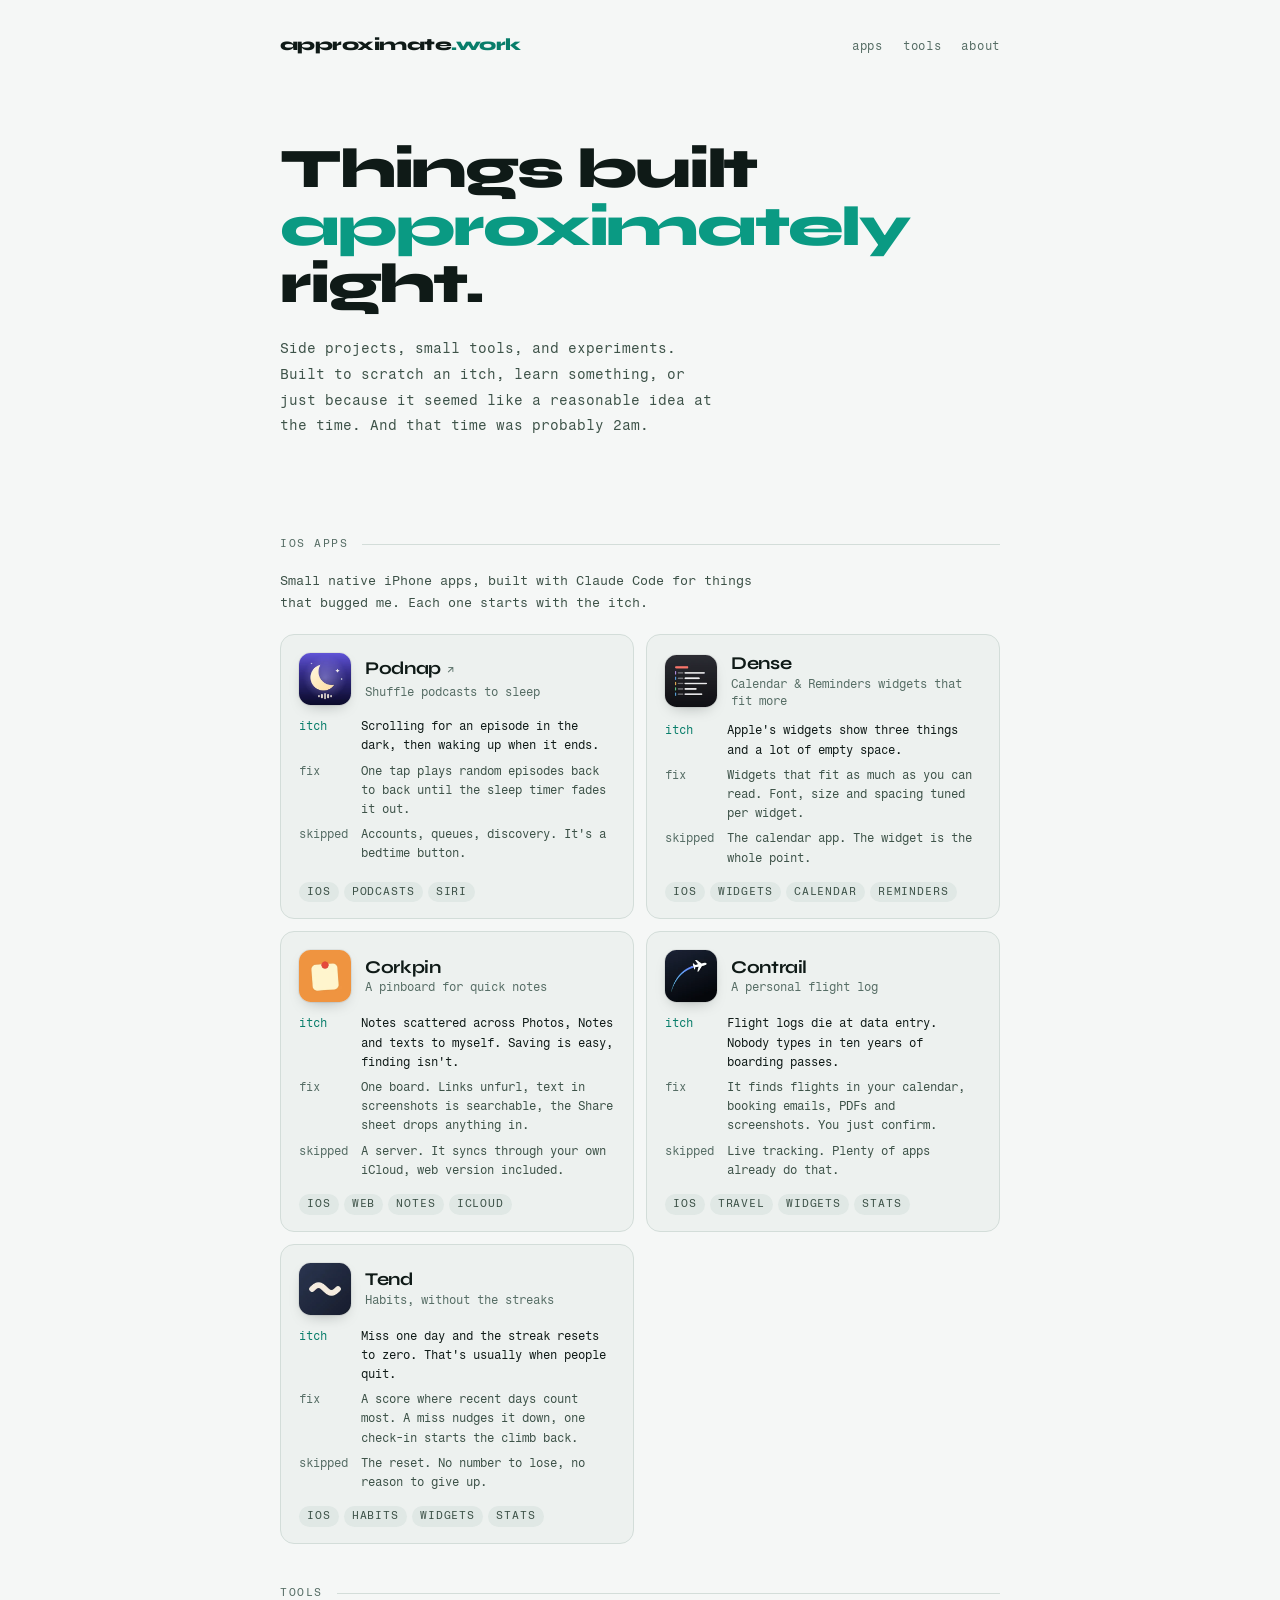
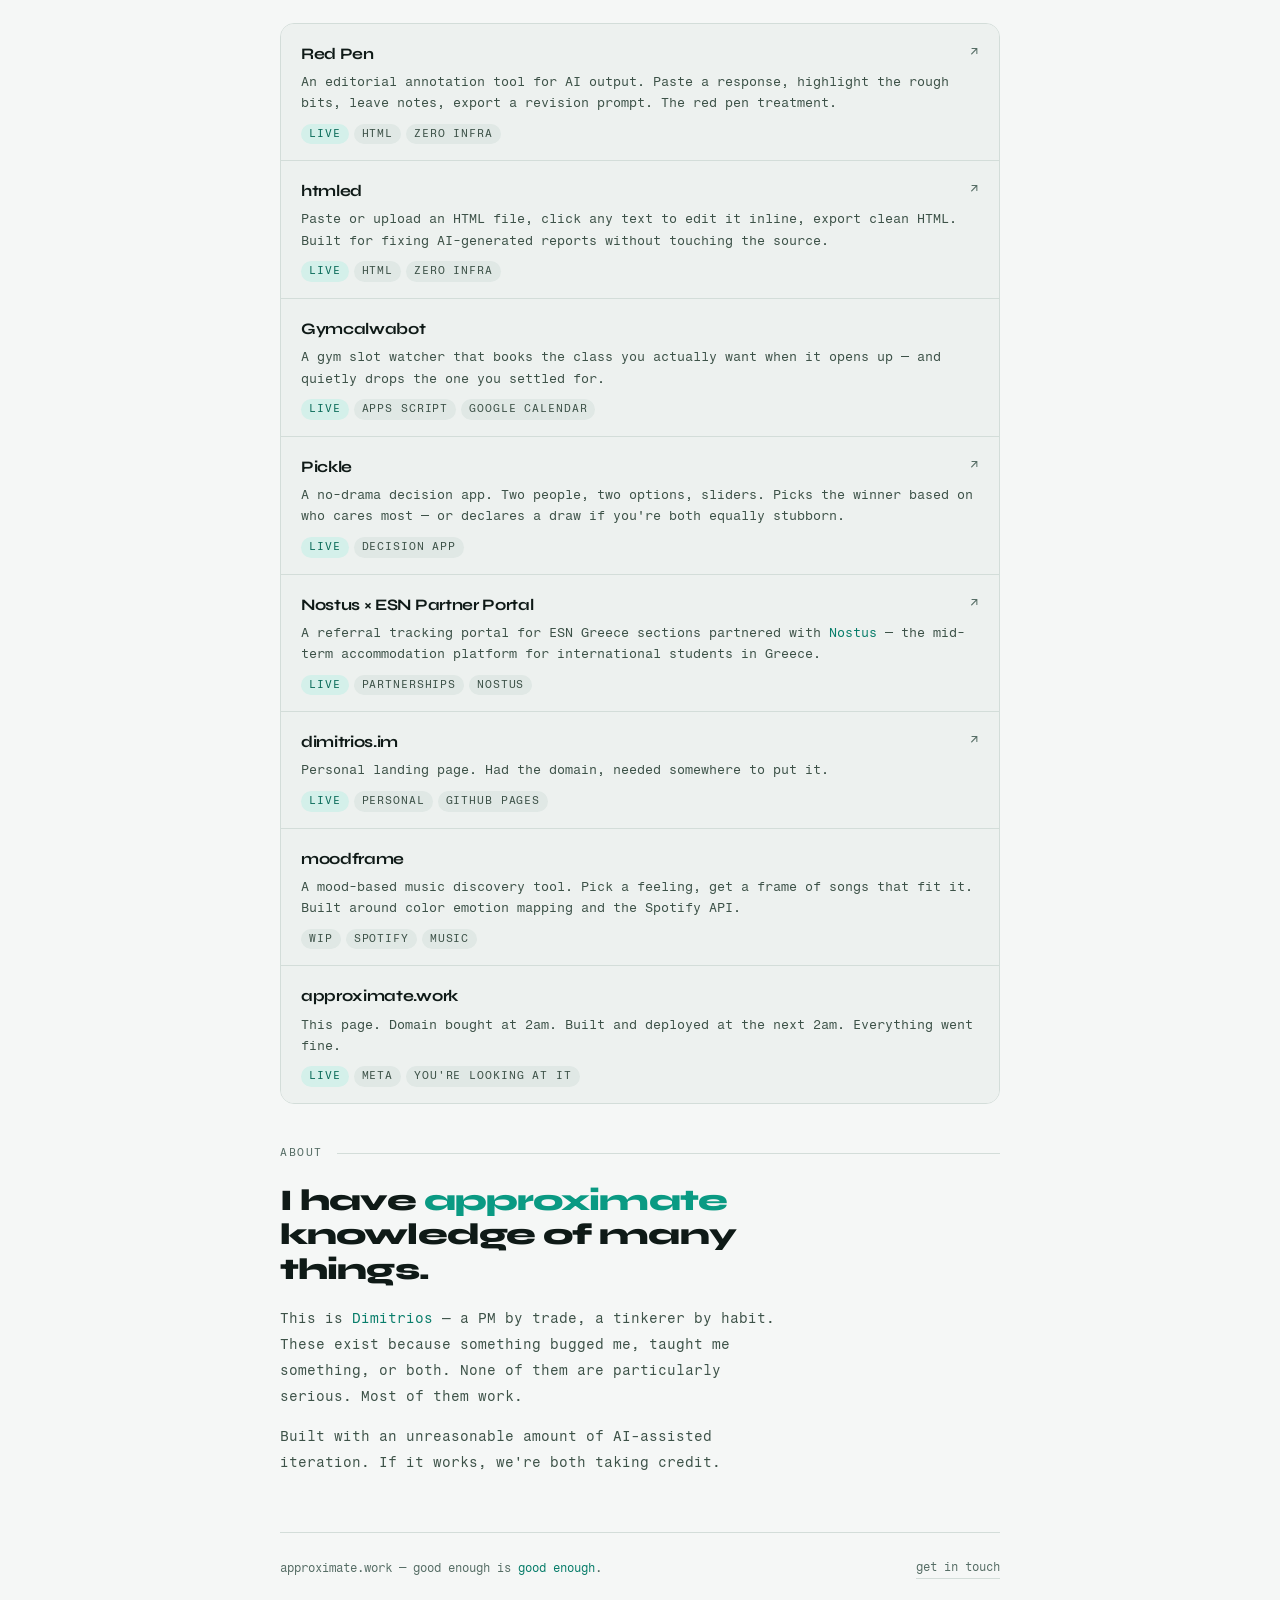
==== index.html @ d32db549 "Home: frame each iOS app by its itch, add approximate-knowledge about App cards now say what bugged " ====
<!DOCTYPE html>
<html lang="en">
<head>
  <meta charset="UTF-8" />
  <meta name="viewport" content="width=device-width, initial-scale=1.0" />
  <meta name="color-scheme" content="light dark" />
  <meta name="theme-color" content="#F5F7F6" media="(prefers-color-scheme: light)" />
  <meta name="theme-color" content="#0C1512" media="(prefers-color-scheme: dark)" />
  <title>approximate.work</title>
  <meta name="description" content="A small collection of things built approximately." />
  <link rel="icon" type="image/svg+xml" href="favicon.svg" />

  <link rel="preconnect" href="https://fonts.googleapis.com" />
  <link rel="preconnect" href="https://fonts.gstatic.com" crossorigin />
  <link href="https://fonts.googleapis.com/css2?family=Syne:wght@700;800&family=Fragment+Mono:ital@0;1&display=swap" rel="stylesheet" />

  <style>
    *, *::before, *::after { box-sizing: border-box; margin: 0; padding: 0; }

    :root {
      --bg:      #F5F7F6;
      --bg2:     #EDF1EF;
      --ink:     #0F1A17;
      --ink2:    #3D5248;
      --ink3:    #566D65;
      --rule:    #D3DDD9;
      --accent:  #0ABFA3;
      --accent-text:    #087D6A; /* accent for small text: 4.7:1 on --bg */
      --accent-display: #0A9A83; /* accent for large display text: 3.3:1 */
      --tag-bg:  #E0E8E5;
      --live-bg: #D4F0EA;
      --live-ink:#0A6B59;
      --mono:    'Fragment Mono', ui-monospace, monospace;
      --display: 'Syne', system-ui, sans-serif;
    }

    @media (prefers-color-scheme: dark) {
      :root {
        --bg:      #0C1512;
        --bg2:     #111D19;
        --ink:     #E0EDE9;
        --ink2:    #8AADA5;
        --ink3:    #6F918A;
        --rule:    #1E3330;
        --accent:  #0DD8B8;
        --accent-text:    #0DD8B8;
        --accent-display: #0DD8B8;
        --tag-bg:  #152420;
        --live-bg: #0A2E28;
        --live-ink:#0DD8B8;
      }
    }

    @media (prefers-reduced-motion: no-preference) { html { scroll-behavior: smooth; } }

    body {
      background: var(--bg);
      color: var(--ink);
      font-family: var(--mono);
      font-size: 0.875rem;
      line-height: 1.7;
      padding: 0 20px;
      min-height: 100vh;
      -webkit-font-smoothing: antialiased;
      -webkit-text-size-adjust: 100%;
    }

    .wrap { max-width: 720px; margin: 0 auto; }

    a { -webkit-tap-highlight-color: transparent; }
    :focus-visible { outline: 2px solid var(--accent-text); outline-offset: 3px; border-radius: 4px; }

    /* NAV */
    nav {
      padding: 28px 0 12px;
      display: flex;
      align-items: baseline;
      justify-content: space-between;
      gap: 16px;
    }

    .site-name {
      font-family: var(--display);
      font-weight: 800;
      font-size: 1.0625rem;
      letter-spacing: -0.03em;
      color: var(--ink);
      text-decoration: none;
    }

    .site-name span { color: var(--accent-text); }

    .nav-links { display: flex; gap: 20px; list-style: none; }

    .nav-links a {
      display: inline-block;
      padding: 0.5rem 0;
      color: var(--ink3);
      text-decoration: none;
      font-size: 0.75rem;
      letter-spacing: 0.06em;
      transition: color 0.15s;
    }

    /* HERO */
    .hero { padding: 64px 0 56px; }

    .hero h1 {
      font-family: var(--display);
      font-weight: 800;
      font-size: clamp(2.125rem, 7vw, 3.5rem);
      line-height: 1.02;
      letter-spacing: -0.04em;
      color: var(--ink);
      margin-bottom: 24px;
    }

    .hero h1 em { font-style: normal; color: var(--accent-display); }

    .hero-desc { color: var(--ink2); max-width: 440px; line-height: 1.85; }

    /* SECTION HEADINGS */
    .section-head {
      display: flex;
      align-items: center;
      gap: 14px;
      padding: 40px 0 20px;
    }

    .section-head h2 {
      font-size: 0.6875rem;
      letter-spacing: 0.14em;
      text-transform: uppercase;
      color: var(--ink3);
      font-weight: 400;
      white-space: nowrap;
    }

    .section-head::after { content: ''; flex: 1; height: 1px; background: var(--rule); }

    .section-intro { font-size: 0.8125rem; color: var(--ink2); max-width: 480px; margin: -4px 0 20px; }

    /* TAGS */
    .tags { display: flex; gap: 5px; flex-wrap: wrap; }

    .tag {
      font-size: 0.6875rem;
      letter-spacing: 0.08em;
      text-transform: uppercase;
      background: var(--tag-bg);
      color: var(--ink2);
      padding: 1px 8px;
      border-radius: 999px;
    }

    .tag.live { background: var(--live-bg); color: var(--live-ink); }

    /* APPS */
    .apps {
      display: grid;
      grid-template-columns: repeat(2, minmax(0, 1fr));
      gap: 12px;
    }

    .app {
      background: var(--bg2);
      border: 1px solid var(--rule);
      border-radius: 14px;
      padding: 18px 18px 16px;
      display: flex;
      flex-direction: column;
      gap: 12px;
    }

    .app-head { display: flex; align-items: center; gap: 14px; }

    .app-icon {
      width: 52px;
      height: 52px;
      flex-shrink: 0;
      border-radius: 22.5%;
      box-shadow: 0 0 0 1px rgba(0,0,0,0.06), 0 6px 16px -8px rgba(15,26,23,0.4);
      display: block;
    }

    .app-name {
      font-family: var(--display);
      font-weight: 700;
      font-size: 1.125rem;
      letter-spacing: -0.02em;
      color: var(--ink);
      line-height: 1.15;
      text-decoration: none;
    }

    a.app-name { border-bottom: 1px solid transparent; transition: border-color 0.15s; }
    a.app-name::after { content: ' ↗'; font-family: var(--mono); font-weight: 400; font-size: 0.75rem; color: var(--ink3); }

    .app-sub { font-size: 0.75rem; color: var(--ink3); line-height: 1.4; margin-top: 2px; }

    /* itch / fix / skipped: the short version of why each app exists */
    .why {
      display: grid;
      grid-template-columns: 4.5em minmax(0, 1fr);
      gap: 6px 8px;
      font-size: 0.75rem;
      line-height: 1.6;
    }

    .why dt { color: var(--ink3); }
    .why dd { color: var(--ink2); }
    .why dt.itch { color: var(--accent-text); }
    .why dd.itch { color: var(--ink); }

    .app .tags { margin-top: auto; padding-top: 2px; }

    /* TOOLS */
    .tools {
      display: flex;
      flex-direction: column;
      border: 1px solid var(--rule);
      border-radius: 14px;
      overflow: hidden;
    }

    .tool-card {
      background: var(--bg2);
      padding: 16px 20px;
      display: grid;
      grid-template-columns: 1fr auto;
      gap: 4px 16px;
      text-decoration: none;
      color: inherit;
      position: relative;
      transition: background 0.12s;
    }

    .tool-card:not(:last-child) { border-bottom: 1px solid var(--rule); }

    .tool-name {
      font-family: var(--display);
      font-weight: 700;
      font-size: 1rem;
      letter-spacing: -0.02em;
      color: var(--ink);
      text-decoration: none;
    }

    .tool-arrow { color: var(--ink3); transition: color 0.12s, transform 0.15s; }

    .tool-desc { grid-column: 1 / -1; font-size: 0.8125rem; color: var(--ink2); line-height: 1.65; }

    .tool-desc a {
      position: relative;
      z-index: 1;
      color: var(--accent-text);
      text-decoration: none;
      border-bottom: 1px solid transparent;
      transition: border-color 0.15s;
    }

    .tool-card .tags { grid-column: 1 / -1; margin-top: 6px; }

    .tool-name.stretched::after { content: ''; position: absolute; inset: 0; }
    .tool-name.stretched:focus-visible { outline: none; }
    .tool-card:has(.stretched:focus-visible) { outline: 2px solid var(--accent-text); outline-offset: -2px; }
    a.tool-card:focus-visible { outline-offset: -2px; }

    /* ABOUT */
    .about-quote {
      font-family: var(--display);
      font-weight: 800;
      font-size: clamp(1.375rem, 4.4vw, 1.875rem);
      line-height: 1.15;
      letter-spacing: -0.03em;
      color: var(--ink);
      max-width: 520px;
      margin-bottom: 20px;
    }

    .about-quote em { font-style: normal; color: var(--accent-display); }

    .about-text { color: var(--ink2); line-height: 1.85; max-width: 520px; }
    .about-text + .about-text { margin-top: 14px; }

    .about-text a {
      color: var(--accent-text);
      text-decoration: none;
      border-bottom: 1px solid transparent;
      transition: border-color 0.15s;
    }

    /* FOOTER */
    footer {
      margin-top: 56px;
      border-top: 1px solid var(--rule);
      padding: 24px 0 48px;
      display: flex;
      align-items: center;
      justify-content: space-between;
      flex-wrap: wrap;
      gap: 12px;
    }

    .footer-note { font-size: 0.75rem; color: var(--ink3); }
    .footer-note span { color: var(--accent-text); }

    .contact-link {
      font-size: 0.75rem;
      color: var(--ink3);
      text-decoration: none;
      border-bottom: 1px solid var(--rule);
      padding-bottom: 1px;
      transition: color 0.15s, border-color 0.15s;
    }

    /* INTERACTION: press feedback is instant, hover only where hover exists */
    @media (hover: hover) {
      .nav-links a:hover { color: var(--accent-text); }
      a.app-name:hover { border-color: var(--accent-text); }
      a.tool-card:hover, .tool-card:has(.stretched):hover { background: var(--bg); }
      a.tool-card:hover .tool-arrow, .tool-card:has(.stretched):hover .tool-arrow { color: var(--accent-text); transform: translate(2px, -2px); }
      .tool-desc a:hover, .about-text a:hover { border-color: var(--accent-text); }
      .contact-link:hover { color: var(--accent-text); border-color: var(--accent-text); }
    }
    a.tool-card:active, .tool-card:has(.stretched):active { background: var(--tag-bg); transition-duration: 0s; }

    @media (prefers-reduced-motion: reduce) {
      .tool-card:hover .tool-arrow { transform: none; }
    }

    @media (max-width: 600px) {
      .apps { grid-template-columns: 1fr; }
      .hero { padding: 44px 0 40px; }
      .tool-card { padding: 14px 16px; }
    }
  </style>
</head>
<body>
  <div class="wrap">

    <nav aria-label="Primary">
      <a href="/" class="site-name">approximate<span>.work</span></a>
      <ul class="nav-links">
        <li><a href="#apps">apps</a></li>
        <li><a href="#tools">tools</a></li>
        <li><a href="#about">about</a></li>
      </ul>
    </nav>

    <section class="hero">
      <h1>Things built<br /><em>approximately</em> right.</h1>
      <p class="hero-desc">
        Side projects, small tools, and experiments. Built to scratch an itch,
        learn something, or just because it seemed like a reasonable idea at the time. And that time was probably 2am.
      </p>
    </section>

    <div id="apps">
      <div class="section-head"><h2>ios apps</h2></div>
      <p class="section-intro">Small native iPhone apps, built with Claude Code for things that bugged me. Each one starts with the itch.</p>

      <div class="apps">

        <article class="app">
          <div class="app-head">
            <img class="app-icon" src="icons/podnap.svg" alt="" width="52" height="52" />
            <div>
              <a class="app-name" href="podnap/">Podnap</a>
              <div class="app-sub">Shuffle podcasts to sleep</div>
            </div>
          </div>
          <dl class="why">
            <dt class="itch">itch</dt><dd class="itch">Scrolling for an episode in the dark, then waking up when it ends.</dd>
            <dt>fix</dt><dd>One tap plays random episodes back to back until the sleep timer fades it out.</dd>
            <dt>skipped</dt><dd>Accounts, queues, discovery. It's a bedtime button.</dd>
          </dl>
          <div class="tags">
            <span class="tag">ios</span>
            <span class="tag">podcasts</span>
            <span class="tag">siri</span>
          </div>
        </article>

        <article class="app">
          <div class="app-head">
            <img class="app-icon" src="icons/dense.svg" alt="" width="52" height="52" />
            <div>
              <div class="app-name">Dense</div>
              <div class="app-sub">Calendar &amp; Reminders widgets that fit more</div>
            </div>
          </div>
          <dl class="why">
            <dt class="itch">itch</dt><dd class="itch">Apple's widgets show three things and a lot of empty space.</dd>
            <dt>fix</dt><dd>Widgets that fit as much as you can read. Font, size and spacing tuned per widget.</dd>
            <dt>skipped</dt><dd>The calendar app. The widget is the whole point.</dd>
          </dl>
          <div class="tags">
            <span class="tag">ios</span>
            <span class="tag">widgets</span>
            <span class="tag">calendar</span>
            <span class="tag">reminders</span>
          </div>
        </article>

        <article class="app">
          <div class="app-head">
            <img class="app-icon" src="icons/corkpin.svg" alt="" width="52" height="52" />
            <div>
              <div class="app-name">Corkpin</div>
              <div class="app-sub">A pinboard for quick notes</div>
            </div>
          </div>
          <dl class="why">
            <dt class="itch">itch</dt><dd class="itch">Notes scattered across Photos, Notes and texts to myself. Saving is easy, finding isn't.</dd>
            <dt>fix</dt><dd>One board. Links unfurl, text in screenshots is searchable, the Share sheet drops anything in.</dd>
            <dt>skipped</dt><dd>A server. It syncs through your own iCloud, web version included.</dd>
          </dl>
          <div class="tags">
            <span class="tag">ios</span>
            <span class="tag">web</span>
            <span class="tag">notes</span>
            <span class="tag">icloud</span>
          </div>
        </article>

        <article class="app">
          <div class="app-head">
            <img class="app-icon" src="icons/contrail.svg" alt="" width="52" height="52" />
            <div>
              <div class="app-name">Contrail</div>
              <div class="app-sub">A personal flight log</div>
            </div>
          </div>
          <dl class="why">
            <dt class="itch">itch</dt><dd class="itch">Flight logs die at data entry. Nobody types in ten years of boarding passes.</dd>
            <dt>fix</dt><dd>It finds flights in your calendar, booking emails, PDFs and screenshots. You just confirm.</dd>
            <dt>skipped</dt><dd>Live tracking. Plenty of apps already do that.</dd>
          </dl>
          <div class="tags">
            <span class="tag">ios</span>
            <span class="tag">travel</span>
            <span class="tag">widgets</span>
            <span class="tag">stats</span>
          </div>
        </article>

        <article class="app">
          <div class="app-head">
            <img class="app-icon" src="icons/tend.svg" alt="" width="52" height="52" />
            <div>
              <div class="app-name">Tend</div>
              <div class="app-sub">Habits, without the streaks</div>
            </div>
          </div>
          <dl class="why">
            <dt class="itch">itch</dt><dd class="itch">Miss one day and the streak resets to zero. That's usually when people quit.</dd>
            <dt>fix</dt><dd>A score where recent days count most. A miss nudges it down, one check-in starts the climb back.</dd>
            <dt>skipped</dt><dd>The reset. No number to lose, no reason to give up.</dd>
          </dl>
          <div class="tags">
            <span class="tag">ios</span>
            <span class="tag">habits</span>
            <span class="tag">widgets</span>
            <span class="tag">stats</span>
          </div>
        </article>

      </div>
    </div>

    <div id="tools">
      <div class="section-head"><h2>tools</h2></div>

      <div class="tools">

        <a class="tool-card" href="https://redpen.fyi" target="_blank" rel="noopener">
          <span class="tool-name">Red Pen</span>
          <span class="tool-arrow" aria-hidden="true">&#8599;</span>
          <div class="tool-desc">An editorial annotation tool for AI output. Paste a response, highlight the rough bits, leave notes, export a revision prompt. The red pen treatment.</div>
          <div class="tags">
            <span class="tag live">live</span>
            <span class="tag">html</span>
            <span class="tag">zero infra</span>
          </div>
        </a>

        <a class="tool-card" href="https://htmled.dimitrios.im" target="_blank" rel="noopener">
          <span class="tool-name">htmled</span>
          <span class="tool-arrow" aria-hidden="true">&#8599;</span>
          <div class="tool-desc">Paste or upload an HTML file, click any text to edit it inline, export clean HTML. Built for fixing AI-generated reports without touching the source.</div>
          <div class="tags">
            <span class="tag live">live</span>
            <span class="tag">html</span>
            <span class="tag">zero infra</span>
          </div>
        </a>

        <div class="tool-card">
          <span class="tool-name">Gymcalwabot</span>
          <div class="tool-desc">A gym slot watcher that books the class you actually want when it opens up — and quietly drops the one you settled for.</div>
          <div class="tags">
            <span class="tag live">live</span>
            <span class="tag">apps script</span>
            <span class="tag">google calendar</span>
          </div>
        </div>

        <a class="tool-card" href="https://pickle.dimitrios.im" target="_blank" rel="noopener">
          <span class="tool-name">Pickle</span>
          <span class="tool-arrow" aria-hidden="true">&#8599;</span>
          <div class="tool-desc">A no-drama decision app. Two people, two options, sliders. Picks the winner based on who cares most — or declares a draw if you're both equally stubborn.</div>
          <div class="tags">
            <span class="tag live">live</span>
            <span class="tag">decision app</span>
          </div>
        </a>

        <div class="tool-card">
          <a class="tool-name stretched" href="https://esn.nostus.com" target="_blank" rel="noopener">Nostus &times; ESN Partner Portal</a>
          <span class="tool-arrow" aria-hidden="true">&#8599;</span>
          <div class="tool-desc">A referral tracking portal for ESN Greece sections partnered with <a href="https://nostus.com" target="_blank" rel="noopener">Nostus</a> — the mid-term accommodation platform for international students in Greece.</div>
          <div class="tags">
            <span class="tag live">live</span>
            <span class="tag">partnerships</span>
            <span class="tag">nostus</span>
          </div>
        </div>

        <a class="tool-card" href="https://dimitrios.im" target="_blank" rel="noopener">
          <span class="tool-name">dimitrios.im</span>
          <span class="tool-arrow" aria-hidden="true">&#8599;</span>
          <div class="tool-desc">Personal landing page. Had the domain, needed somewhere to put it.</div>
          <div class="tags">
            <span class="tag live">live</span>
            <span class="tag">personal</span>
            <span class="tag">github pages</span>
          </div>
        </a>

        <div class="tool-card">
          <span class="tool-name">moodframe</span>
          <div class="tool-desc">A mood-based music discovery tool. Pick a feeling, get a frame of songs that fit it. Built around color emotion mapping and the Spotify API.</div>
          <div class="tags">
            <span class="tag">wip</span>
            <span class="tag">spotify</span>
            <span class="tag">music</span>
          </div>
        </div>

        <div class="tool-card">
          <span class="tool-name">approximate.work</span>
          <div class="tool-desc">This page. Domain bought at 2am. Built and deployed at the next 2am. Everything went fine.</div>
          <div class="tags">
            <span class="tag live">live</span>
            <span class="tag">meta</span>
            <span class="tag">you're looking at it</span>
          </div>
        </div>

      </div>
    </div>

    <div id="about">
      <div class="section-head"><h2>about</h2></div>

      <p class="about-quote">I have <em>approximate</em> knowledge of many things.</p>

      <p class="about-text">
        This is <a href="https://dimitrios.im" target="_blank" rel="noopener">Dimitrios</a> — a PM by trade,
        a tinkerer by habit. These exist because something bugged me, taught me something, or both.
        None of them are particularly serious. Most of them work.
      </p>

      <p class="about-text">
        Built with an unreasonable amount of AI-assisted iteration.
        If it works, we're both taking credit.
      </p>
    </div>

    <footer>
      <span class="footer-note">approximate.work &mdash; good enough is <span>good enough</span>.</span>
      <a class="contact-link" href="mailto:hi@dimitrios.im?subject=hello from approximate.work">get in touch</a>
    </footer>

  </div>
</body>
</html>
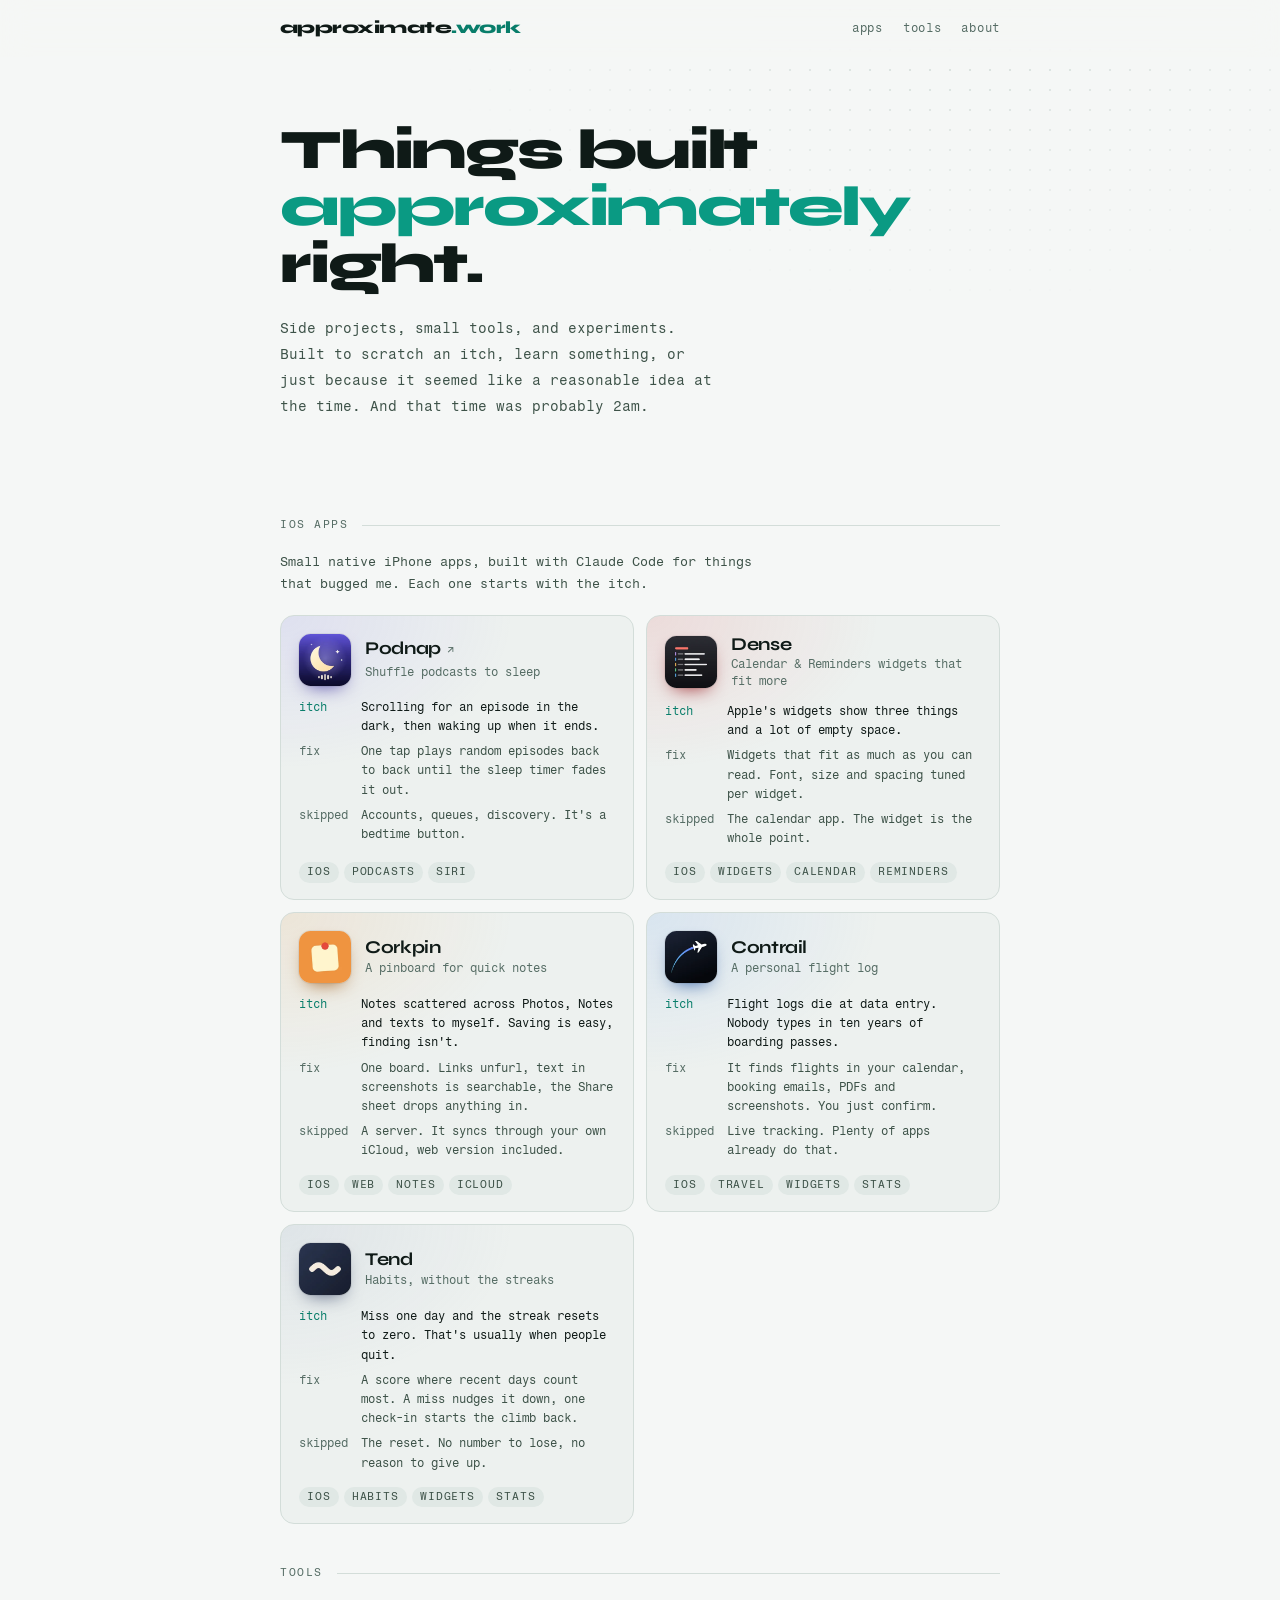
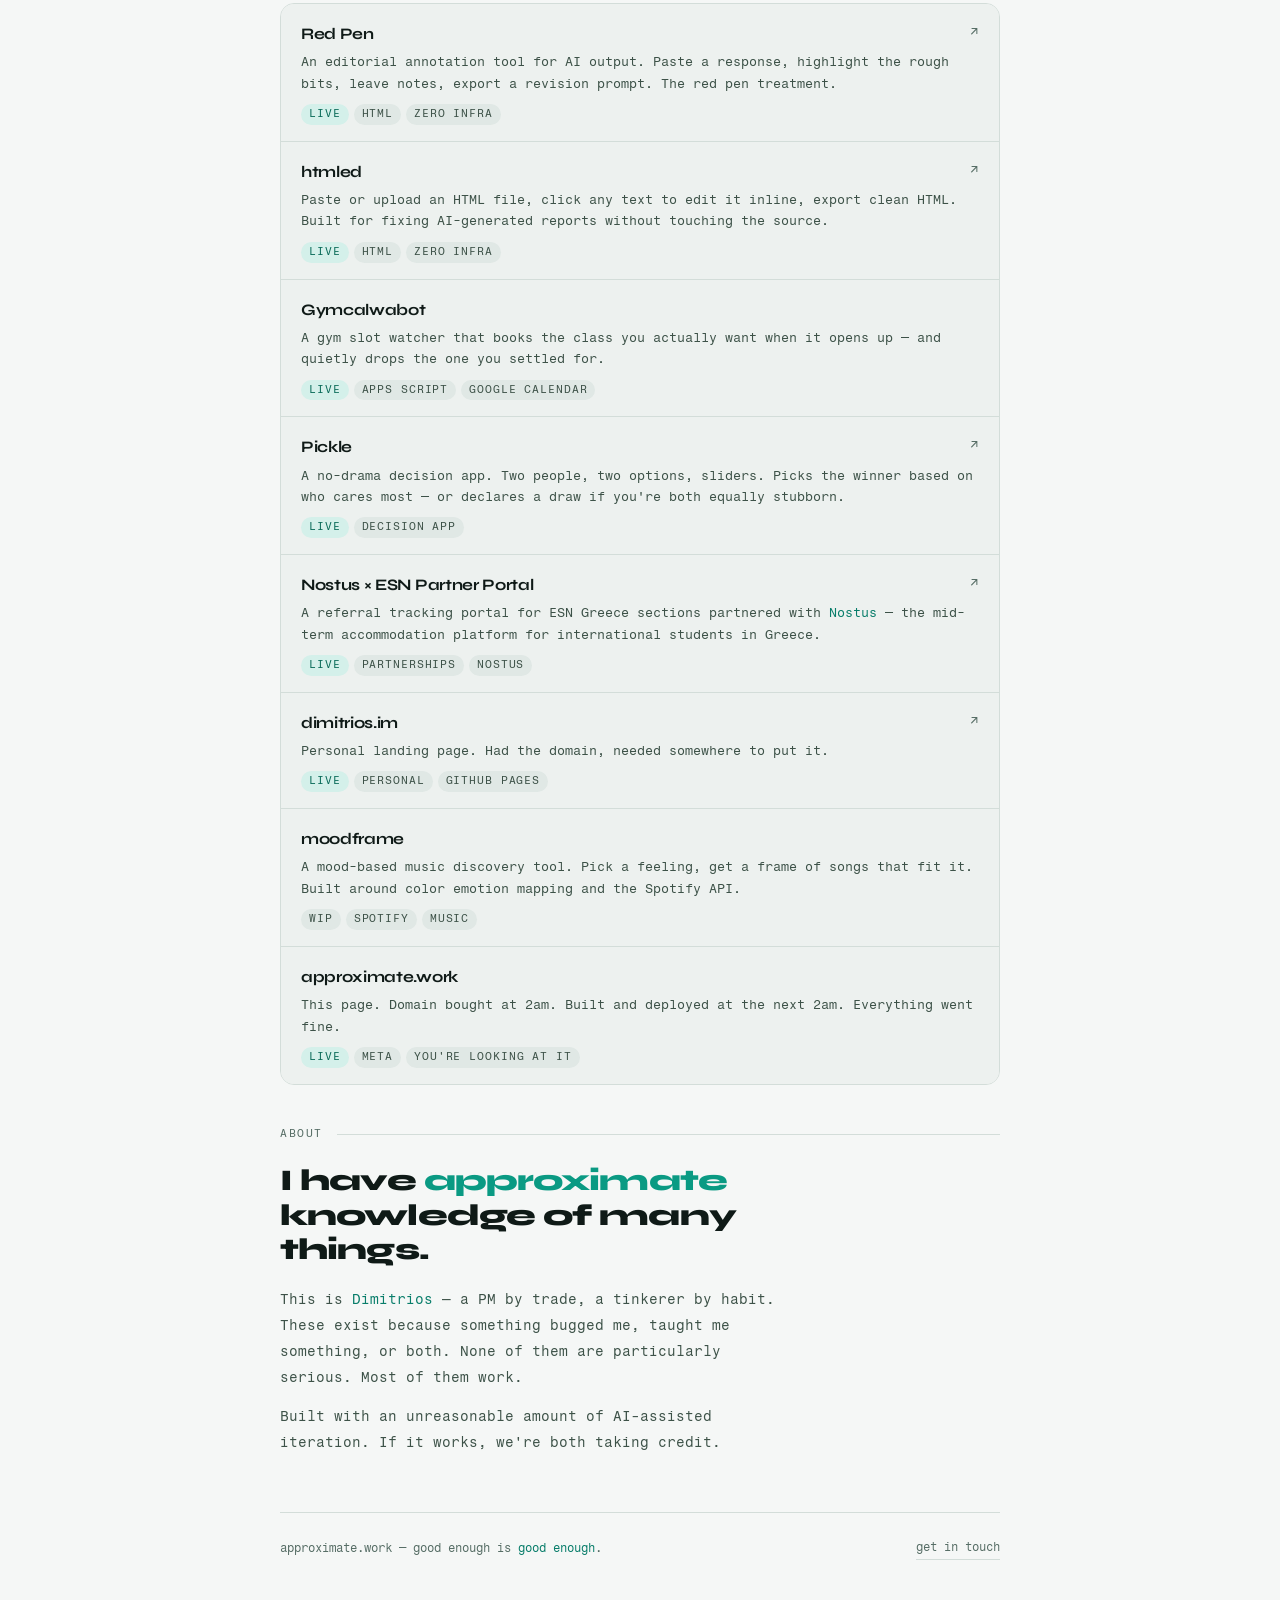
==== commit 0639d93a: "Bring back glows, frosted nav and scroll-ins; restyle Podnap pages Home: sticky frosted nav, per-app" ====
--- a/index.html
+++ b/index.html
@@ -32,6 +32,7 @@
       --live-ink:#0A6B59;
       --mono:    'Fragment Mono', ui-monospace, monospace;
       --display: 'Syne', system-ui, sans-serif;
+      --glow:    13%;
     }
 
     @media (prefers-color-scheme: dark) {
@@ -48,6 +49,7 @@
         --tag-bg:  #152420;
         --live-bg: #0A2E28;
         --live-ink:#0DD8B8;
+        --glow:    17%;
       }
     }
 
@@ -67,14 +69,45 @@
 
     .wrap { max-width: 720px; margin: 0 auto; }
 
+    /* faint dot grid behind the hero, fading out as you scroll */
+    body::before {
+      content: '';
+      position: absolute;
+      inset: 0 0 auto 0;
+      height: 560px;
+      background-image: radial-gradient(var(--rule) 1px, transparent 1.2px);
+      background-size: 20px 20px;
+      -webkit-mask-image: radial-gradient(ellipse 60% 80% at 75% 0%, #000 0%, transparent 70%);
+              mask-image: radial-gradient(ellipse 60% 80% at 75% 0%, #000 0%, transparent 70%);
+      pointer-events: none;
+      z-index: -1;
+    }
+
     a { -webkit-tap-highlight-color: transparent; }
     :focus-visible { outline: 2px solid var(--accent-text); outline-offset: 3px; border-radius: 4px; }
 
-    /* NAV */
+    /* NAV: sticks to the top, frosted */
+    .nav-bar {
+      position: sticky;
+      top: 0;
+      z-index: 10;
+      margin: 0 -20px;
+      padding: 0 20px;
+      background: color-mix(in srgb, var(--bg) 80%, transparent);
+      -webkit-backdrop-filter: saturate(1.4) blur(14px);
+              backdrop-filter: saturate(1.4) blur(14px);
+      border-bottom: 1px solid transparent;
+      transition: border-color 0.2s;
+    }
+
+    .nav-bar.scrolled { border-bottom-color: color-mix(in srgb, var(--rule) 70%, transparent); }
+
     nav {
-      padding: 28px 0 12px;
+      max-width: 720px;
+      margin: 0 auto;
+      height: 56px;
       display: flex;
-      align-items: baseline;
+      align-items: center;
       justify-content: space-between;
       gap: 16px;
     }
@@ -108,7 +141,7 @@
     .hero h1 {
       font-family: var(--display);
       font-weight: 800;
-      font-size: clamp(2.125rem, 7vw, 3.5rem);
+      font-size: clamp(1.625rem, 7.6vw, 3.5rem);
       line-height: 1.02;
       letter-spacing: -0.04em;
       color: var(--ink);
@@ -163,14 +196,25 @@
     }
 
     .app {
-      background: var(--bg2);
+      --tint: var(--accent);
+      background:
+        radial-gradient(110% 90% at 0% 0%, color-mix(in srgb, var(--tint) var(--glow), transparent) 0%, transparent 60%),
+        var(--bg2);
       border: 1px solid var(--rule);
       border-radius: 14px;
       padding: 18px 18px 16px;
       display: flex;
       flex-direction: column;
       gap: 12px;
-    }
+      transition: border-color 0.2s;
+    }
+
+    /* each card picks up a glow from its icon */
+    .app[data-app="podnap"]   { --tint: #7B6CF0; }
+    .app[data-app="dense"]    { --tint: #E5484D; }
+    .app[data-app="corkpin"]  { --tint: #E8913A; }
+    .app[data-app="contrail"] { --tint: #4F8FF0; }
+    .app[data-app="tend"]     { --tint: #7C8DB5; }
 
     .app-head { display: flex; align-items: center; gap: 14px; }
 
@@ -179,7 +223,7 @@
       height: 52px;
       flex-shrink: 0;
       border-radius: 22.5%;
-      box-shadow: 0 0 0 1px rgba(0,0,0,0.06), 0 6px 16px -8px rgba(15,26,23,0.4);
+      box-shadow: 0 0 0 1px rgba(0,0,0,0.06), 0 8px 18px -8px color-mix(in srgb, var(--tint) 70%, #000);
       display: block;
     }
 
@@ -318,6 +362,7 @@
     @media (hover: hover) {
       .nav-links a:hover { color: var(--accent-text); }
       a.app-name:hover { border-color: var(--accent-text); }
+      .app:hover { border-color: color-mix(in srgb, var(--tint) 45%, var(--rule)); }
       a.tool-card:hover, .tool-card:has(.stretched):hover { background: var(--bg); }
       a.tool-card:hover .tool-arrow, .tool-card:has(.stretched):hover .tool-arrow { color: var(--accent-text); transform: translate(2px, -2px); }
       .tool-desc a:hover, .about-text a:hover { border-color: var(--accent-text); }
@@ -325,8 +370,32 @@
     }
     a.tool-card:active, .tool-card:has(.stretched):active { background: var(--tag-bg); transition-duration: 0s; }
 
+    /* cards rise in as they scroll into view, where the browser supports it */
+    @media (prefers-reduced-motion: no-preference) {
+      @supports (animation-timeline: view()) {
+        .app, .tool-card {
+          animation: rise linear both;
+          animation-timeline: view();
+          animation-range: entry 0% entry 35%;
+        }
+        @keyframes rise { from { opacity: 0; translate: 0 18px; } to { opacity: 1; translate: 0 0; } }
+      }
+    }
+
     @media (prefers-reduced-motion: reduce) {
       .tool-card:hover .tool-arrow { transform: none; }
+    }
+
+    /* narrow phones: shrink the nav so the links fit next to the name */
+    @media (max-width: 440px) {
+      .site-name { font-size: 0.875rem; }
+      .nav-links { gap: 10px; }
+      .nav-links a { font-size: 0.6875rem; letter-spacing: 0.04em; }
+    }
+
+    /* the hero sits right under the nav, so the tiniest phones can do without the links */
+    @media (max-width: 350px) {
+      .nav-links { display: none; }
     }
 
     @media (max-width: 600px) {
@@ -337,8 +406,7 @@
   </style>
 </head>
 <body>
-  <div class="wrap">
-
+  <div class="nav-bar">
     <nav aria-label="Primary">
       <a href="/" class="site-name">approximate<span>.work</span></a>
       <ul class="nav-links">
@@ -347,6 +415,9 @@
         <li><a href="#about">about</a></li>
       </ul>
     </nav>
+  </div>
+
+  <div class="wrap">
 
     <section class="hero">
       <h1>Things built<br /><em>approximately</em> right.</h1>
@@ -362,7 +433,7 @@
 
       <div class="apps">
 
-        <article class="app">
+        <article class="app" data-app="podnap">
           <div class="app-head">
             <img class="app-icon" src="icons/podnap.svg" alt="" width="52" height="52" />
             <div>
@@ -382,7 +453,7 @@
           </div>
         </article>
 
-        <article class="app">
+        <article class="app" data-app="dense">
           <div class="app-head">
             <img class="app-icon" src="icons/dense.svg" alt="" width="52" height="52" />
             <div>
@@ -403,7 +474,7 @@
           </div>
         </article>
 
-        <article class="app">
+        <article class="app" data-app="corkpin">
           <div class="app-head">
             <img class="app-icon" src="icons/corkpin.svg" alt="" width="52" height="52" />
             <div>
@@ -424,7 +495,7 @@
           </div>
         </article>
 
-        <article class="app">
+        <article class="app" data-app="contrail">
           <div class="app-head">
             <img class="app-icon" src="icons/contrail.svg" alt="" width="52" height="52" />
             <div>
@@ -445,7 +516,7 @@
           </div>
         </article>
 
-        <article class="app">
+        <article class="app" data-app="tend">
           <div class="app-head">
             <img class="app-icon" src="icons/tend.svg" alt="" width="52" height="52" />
             <div>
@@ -584,5 +655,13 @@
     </footer>
 
   </div>
+
+  <script>
+    // hairline under the nav once the page has scrolled
+    const navBar = document.querySelector('.nav-bar');
+    const onScroll = () => navBar.classList.toggle('scrolled', scrollY > 8);
+    addEventListener('scroll', onScroll, { passive: true });
+    onScroll();
+  </script>
 </body>
 </html>
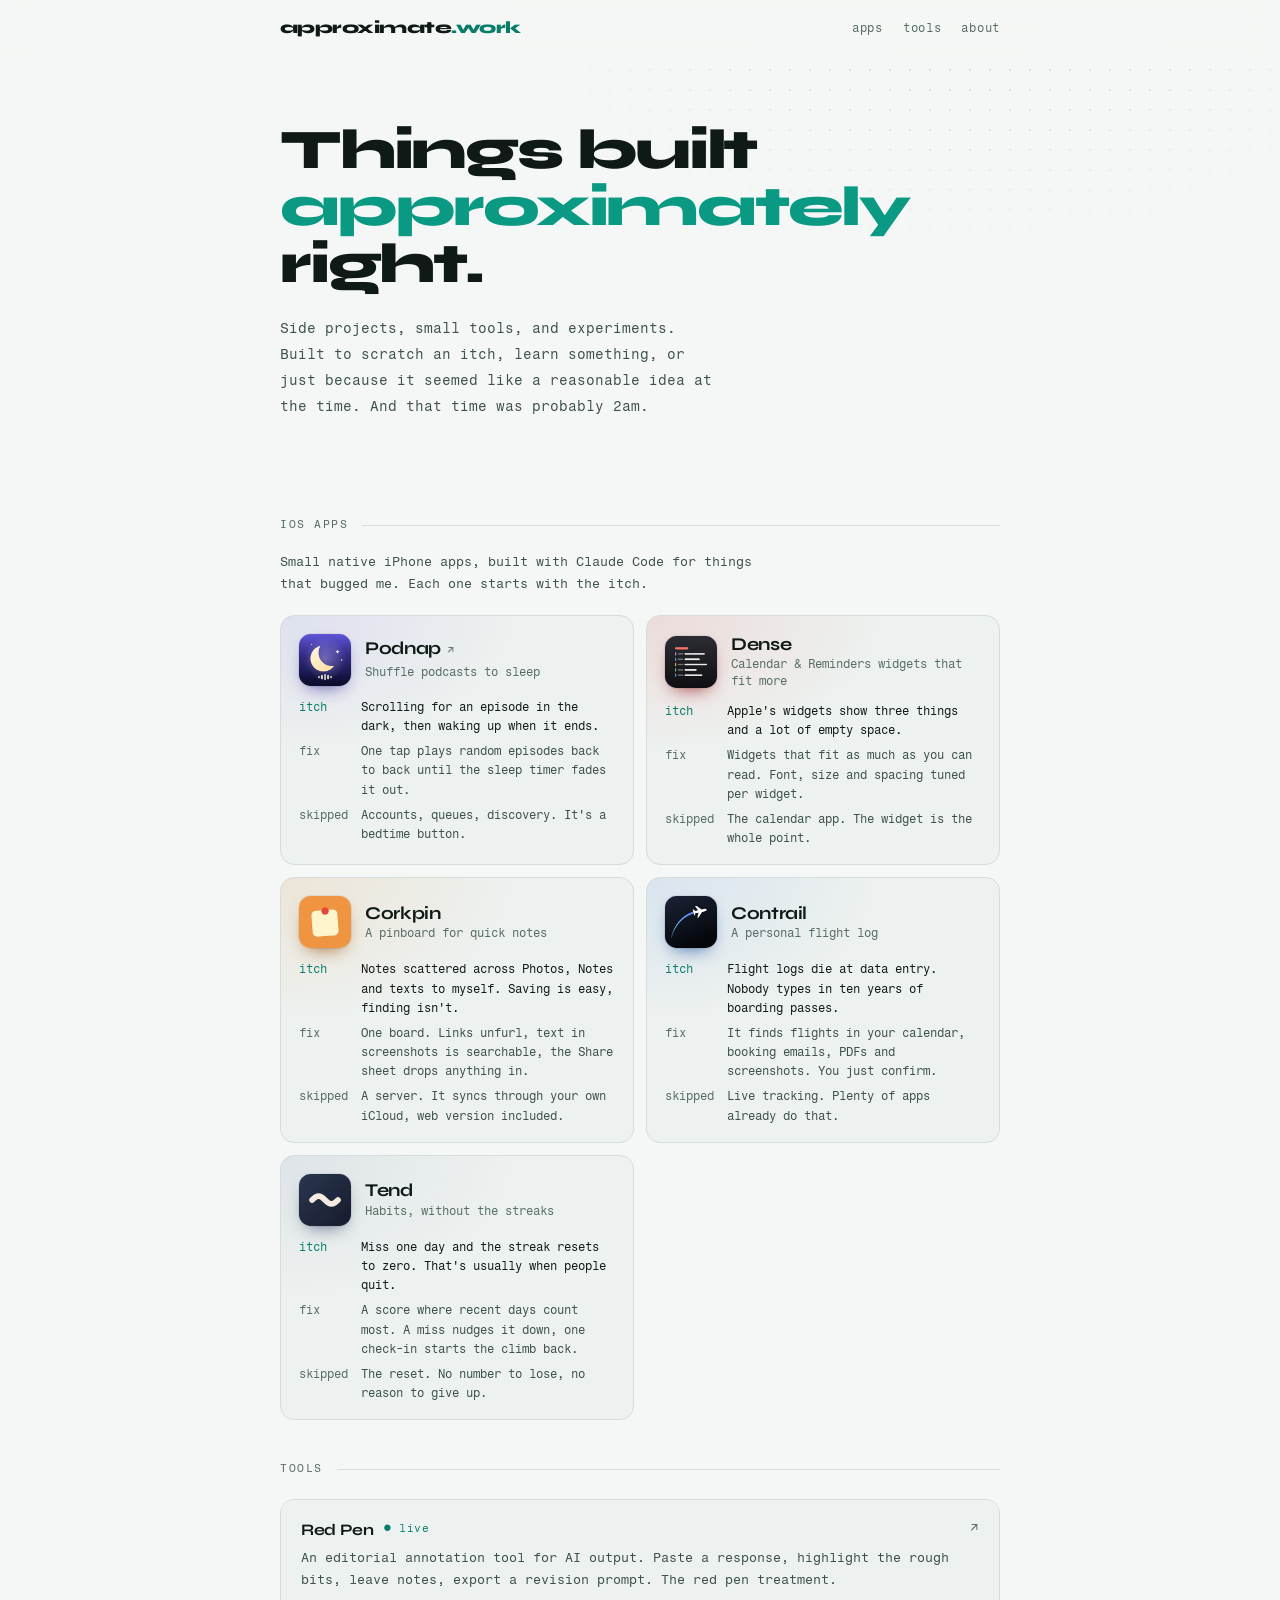
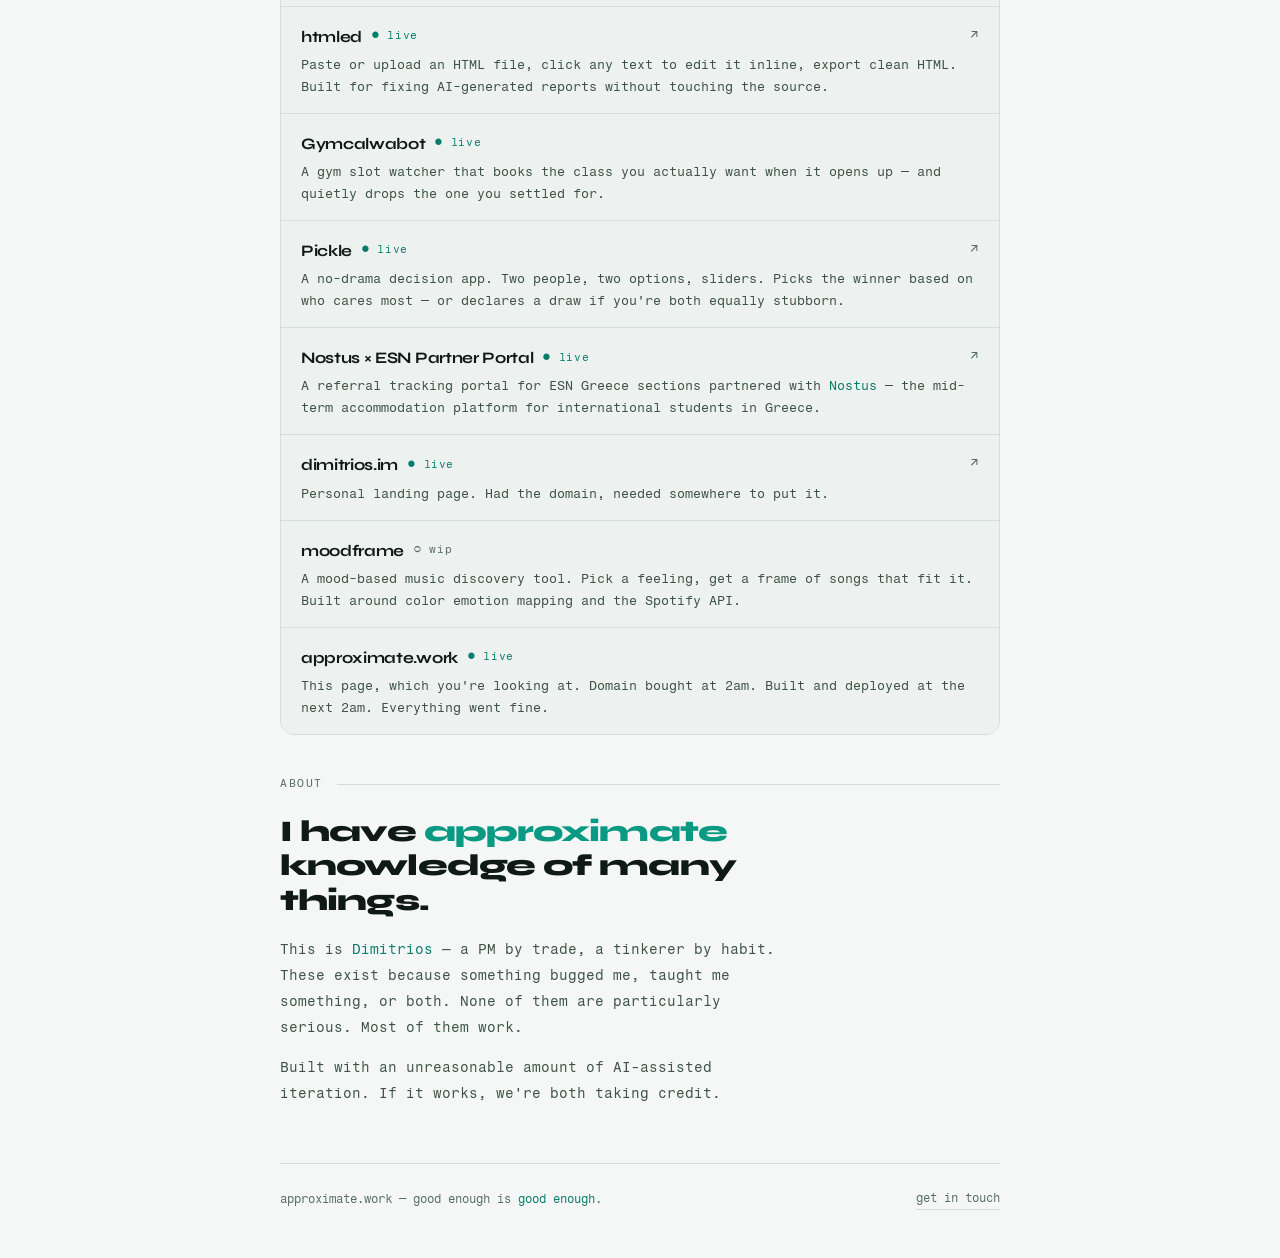
==== commit a216c871: "Drop tags; tools get a quiet live/wip marker App cards lose their tag rows (the section and subtitle" ====
--- a/index.html
+++ b/index.html
@@ -28,8 +28,6 @@
       --accent-text:    #087D6A; /* accent for small text: 4.7:1 on --bg */
       --accent-display: #0A9A83; /* accent for large display text: 3.3:1 */
       --tag-bg:  #E0E8E5;
-      --live-bg: #D4F0EA;
-      --live-ink:#0A6B59;
       --mono:    'Fragment Mono', ui-monospace, monospace;
       --display: 'Syne', system-ui, sans-serif;
       --glow:    13%;
@@ -47,8 +45,6 @@
         --accent-text:    #0DD8B8;
         --accent-display: #0DD8B8;
         --tag-bg:  #152420;
-        --live-bg: #0A2E28;
-        --live-ink:#0DD8B8;
         --glow:    17%;
       }
     }
@@ -173,20 +169,6 @@
 
     .section-intro { font-size: 0.8125rem; color: var(--ink2); max-width: 480px; margin: -4px 0 20px; }
 
-    /* TAGS */
-    .tags { display: flex; gap: 5px; flex-wrap: wrap; }
-
-    .tag {
-      font-size: 0.6875rem;
-      letter-spacing: 0.08em;
-      text-transform: uppercase;
-      background: var(--tag-bg);
-      color: var(--ink2);
-      padding: 1px 8px;
-      border-radius: 999px;
-    }
-
-    .tag.live { background: var(--live-bg); color: var(--live-ink); }
 
     /* APPS */
     .apps {
@@ -256,8 +238,6 @@
     .why dt.itch { color: var(--accent-text); }
     .why dd.itch { color: var(--ink); }
 
-    .app .tags { margin-top: auto; padding-top: 2px; }
-
     /* TOOLS */
     .tools {
       display: flex;
@@ -271,8 +251,8 @@
       background: var(--bg2);
       padding: 16px 20px;
       display: grid;
-      grid-template-columns: 1fr auto;
-      gap: 4px 16px;
+      grid-template-columns: auto 1fr auto;
+      gap: 4px 10px;
       text-decoration: none;
       color: inherit;
       position: relative;
@@ -303,7 +283,17 @@
       transition: border-color 0.15s;
     }
 
-    .tool-card .tags { grid-column: 1 / -1; margin-top: 6px; }
+    /* live / wip, a quiet marker next to the name */
+    .status {
+      align-self: center;
+      font-size: 0.6875rem;
+      letter-spacing: 0.06em;
+      color: var(--ink3);
+      white-space: nowrap;
+    }
+    .status::before { content: '○ '; }
+    .status.live { color: var(--accent-text); }
+    .status.live::before { content: '● '; }
 
     .tool-name.stretched::after { content: ''; position: absolute; inset: 0; }
     .tool-name.stretched:focus-visible { outline: none; }
@@ -446,11 +436,6 @@
             <dt>fix</dt><dd>One tap plays random episodes back to back until the sleep timer fades it out.</dd>
             <dt>skipped</dt><dd>Accounts, queues, discovery. It's a bedtime button.</dd>
           </dl>
-          <div class="tags">
-            <span class="tag">ios</span>
-            <span class="tag">podcasts</span>
-            <span class="tag">siri</span>
-          </div>
         </article>
 
         <article class="app" data-app="dense">
@@ -466,12 +451,6 @@
             <dt>fix</dt><dd>Widgets that fit as much as you can read. Font, size and spacing tuned per widget.</dd>
             <dt>skipped</dt><dd>The calendar app. The widget is the whole point.</dd>
           </dl>
-          <div class="tags">
-            <span class="tag">ios</span>
-            <span class="tag">widgets</span>
-            <span class="tag">calendar</span>
-            <span class="tag">reminders</span>
-          </div>
         </article>
 
         <article class="app" data-app="corkpin">
@@ -487,12 +466,6 @@
             <dt>fix</dt><dd>One board. Links unfurl, text in screenshots is searchable, the Share sheet drops anything in.</dd>
             <dt>skipped</dt><dd>A server. It syncs through your own iCloud, web version included.</dd>
           </dl>
-          <div class="tags">
-            <span class="tag">ios</span>
-            <span class="tag">web</span>
-            <span class="tag">notes</span>
-            <span class="tag">icloud</span>
-          </div>
         </article>
 
         <article class="app" data-app="contrail">
@@ -508,12 +481,6 @@
             <dt>fix</dt><dd>It finds flights in your calendar, booking emails, PDFs and screenshots. You just confirm.</dd>
             <dt>skipped</dt><dd>Live tracking. Plenty of apps already do that.</dd>
           </dl>
-          <div class="tags">
-            <span class="tag">ios</span>
-            <span class="tag">travel</span>
-            <span class="tag">widgets</span>
-            <span class="tag">stats</span>
-          </div>
         </article>
 
         <article class="app" data-app="tend">
@@ -529,12 +496,6 @@
             <dt>fix</dt><dd>A score where recent days count most. A miss nudges it down, one check-in starts the climb back.</dd>
             <dt>skipped</dt><dd>The reset. No number to lose, no reason to give up.</dd>
           </dl>
-          <div class="tags">
-            <span class="tag">ios</span>
-            <span class="tag">habits</span>
-            <span class="tag">widgets</span>
-            <span class="tag">stats</span>
-          </div>
         </article>
 
       </div>
@@ -547,86 +508,55 @@
 
         <a class="tool-card" href="https://redpen.fyi" target="_blank" rel="noopener">
           <span class="tool-name">Red Pen</span>
+          <span class="status live">live</span>
           <span class="tool-arrow" aria-hidden="true">&#8599;</span>
           <div class="tool-desc">An editorial annotation tool for AI output. Paste a response, highlight the rough bits, leave notes, export a revision prompt. The red pen treatment.</div>
-          <div class="tags">
-            <span class="tag live">live</span>
-            <span class="tag">html</span>
-            <span class="tag">zero infra</span>
-          </div>
         </a>
 
         <a class="tool-card" href="https://htmled.dimitrios.im" target="_blank" rel="noopener">
           <span class="tool-name">htmled</span>
+          <span class="status live">live</span>
           <span class="tool-arrow" aria-hidden="true">&#8599;</span>
           <div class="tool-desc">Paste or upload an HTML file, click any text to edit it inline, export clean HTML. Built for fixing AI-generated reports without touching the source.</div>
-          <div class="tags">
-            <span class="tag live">live</span>
-            <span class="tag">html</span>
-            <span class="tag">zero infra</span>
-          </div>
         </a>
 
         <div class="tool-card">
           <span class="tool-name">Gymcalwabot</span>
+          <span class="status live">live</span>
           <div class="tool-desc">A gym slot watcher that books the class you actually want when it opens up — and quietly drops the one you settled for.</div>
-          <div class="tags">
-            <span class="tag live">live</span>
-            <span class="tag">apps script</span>
-            <span class="tag">google calendar</span>
-          </div>
         </div>
 
         <a class="tool-card" href="https://pickle.dimitrios.im" target="_blank" rel="noopener">
           <span class="tool-name">Pickle</span>
+          <span class="status live">live</span>
           <span class="tool-arrow" aria-hidden="true">&#8599;</span>
           <div class="tool-desc">A no-drama decision app. Two people, two options, sliders. Picks the winner based on who cares most — or declares a draw if you're both equally stubborn.</div>
-          <div class="tags">
-            <span class="tag live">live</span>
-            <span class="tag">decision app</span>
-          </div>
         </a>
 
         <div class="tool-card">
           <a class="tool-name stretched" href="https://esn.nostus.com" target="_blank" rel="noopener">Nostus &times; ESN Partner Portal</a>
+          <span class="status live">live</span>
           <span class="tool-arrow" aria-hidden="true">&#8599;</span>
           <div class="tool-desc">A referral tracking portal for ESN Greece sections partnered with <a href="https://nostus.com" target="_blank" rel="noopener">Nostus</a> — the mid-term accommodation platform for international students in Greece.</div>
-          <div class="tags">
-            <span class="tag live">live</span>
-            <span class="tag">partnerships</span>
-            <span class="tag">nostus</span>
-          </div>
         </div>
 
         <a class="tool-card" href="https://dimitrios.im" target="_blank" rel="noopener">
           <span class="tool-name">dimitrios.im</span>
+          <span class="status live">live</span>
           <span class="tool-arrow" aria-hidden="true">&#8599;</span>
           <div class="tool-desc">Personal landing page. Had the domain, needed somewhere to put it.</div>
-          <div class="tags">
-            <span class="tag live">live</span>
-            <span class="tag">personal</span>
-            <span class="tag">github pages</span>
-          </div>
         </a>
 
         <div class="tool-card">
           <span class="tool-name">moodframe</span>
+          <span class="status wip">wip</span>
           <div class="tool-desc">A mood-based music discovery tool. Pick a feeling, get a frame of songs that fit it. Built around color emotion mapping and the Spotify API.</div>
-          <div class="tags">
-            <span class="tag">wip</span>
-            <span class="tag">spotify</span>
-            <span class="tag">music</span>
-          </div>
         </div>
 
         <div class="tool-card">
           <span class="tool-name">approximate.work</span>
-          <div class="tool-desc">This page. Domain bought at 2am. Built and deployed at the next 2am. Everything went fine.</div>
-          <div class="tags">
-            <span class="tag live">live</span>
-            <span class="tag">meta</span>
-            <span class="tag">you're looking at it</span>
-          </div>
+          <span class="status live">live</span>
+          <div class="tool-desc">This page, which you're looking at. Domain bought at 2am. Built and deployed at the next 2am. Everything went fine.</div>
         </div>
 
       </div>
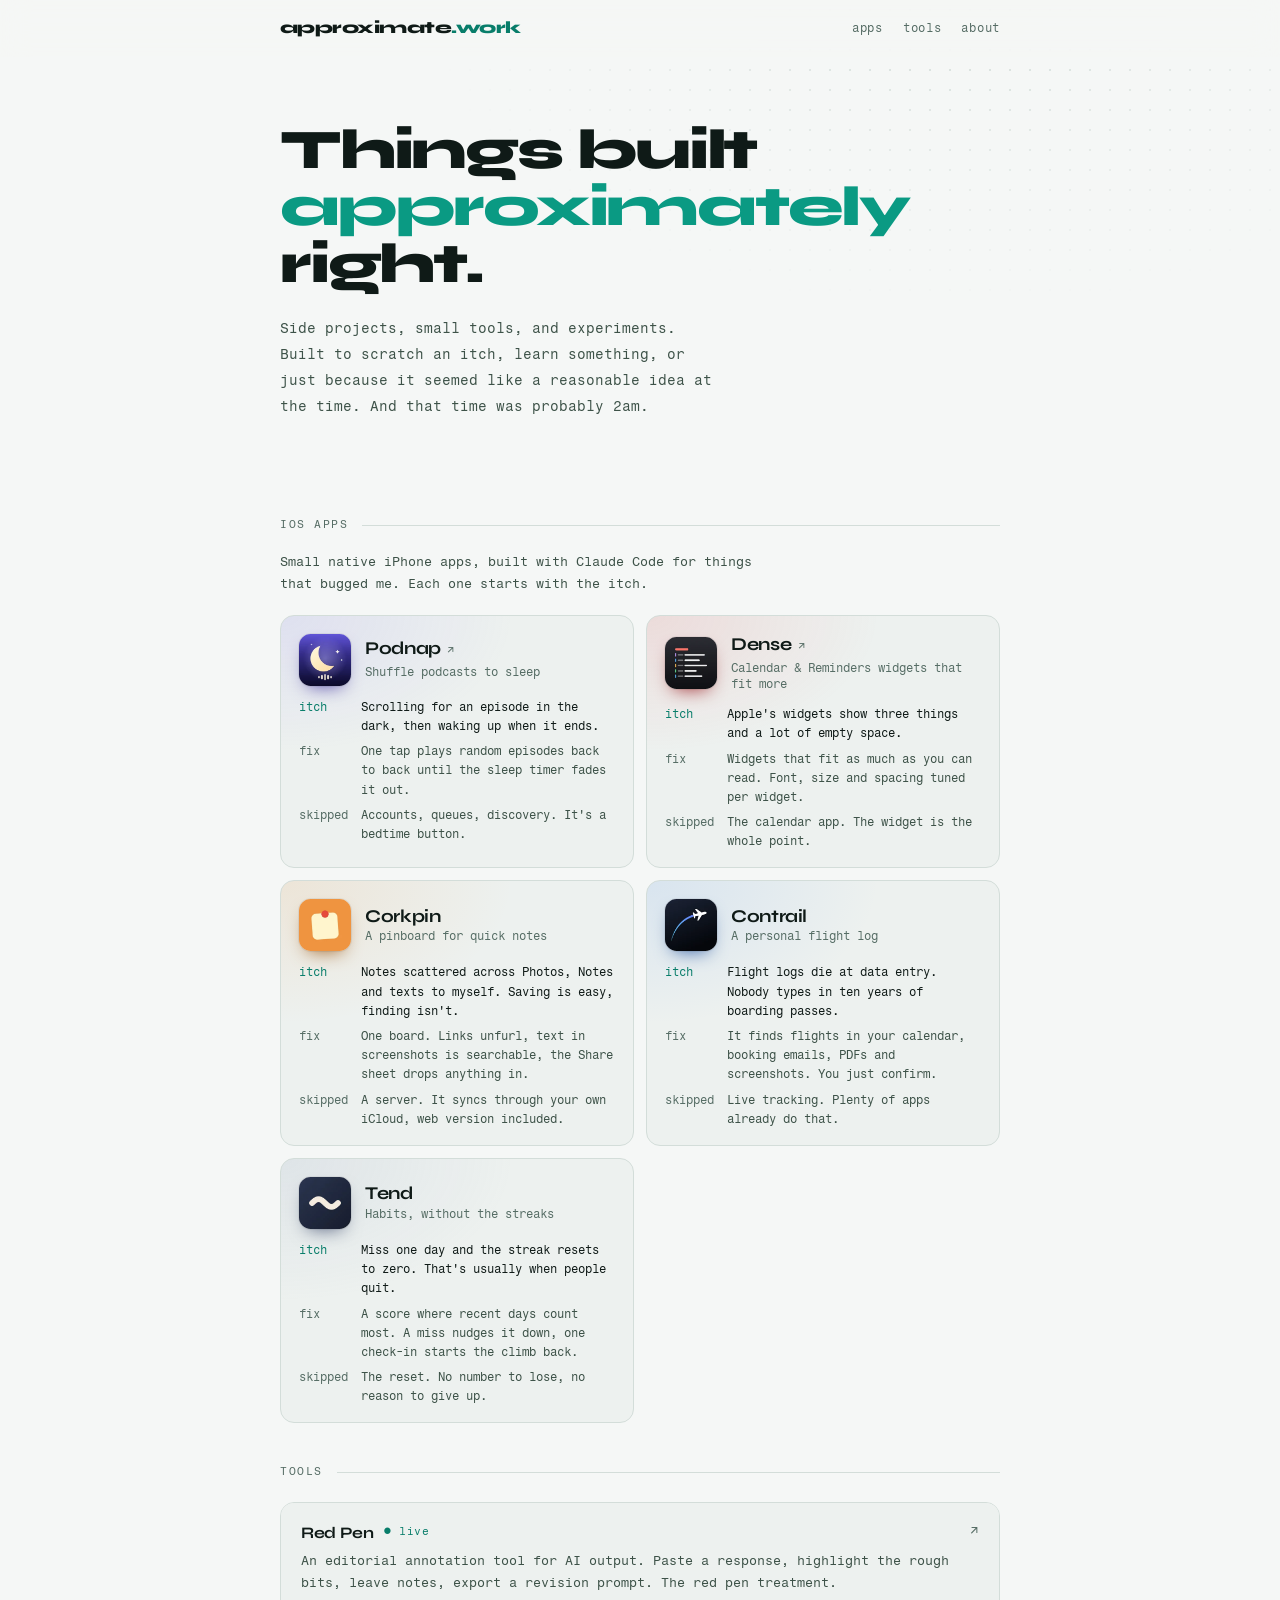
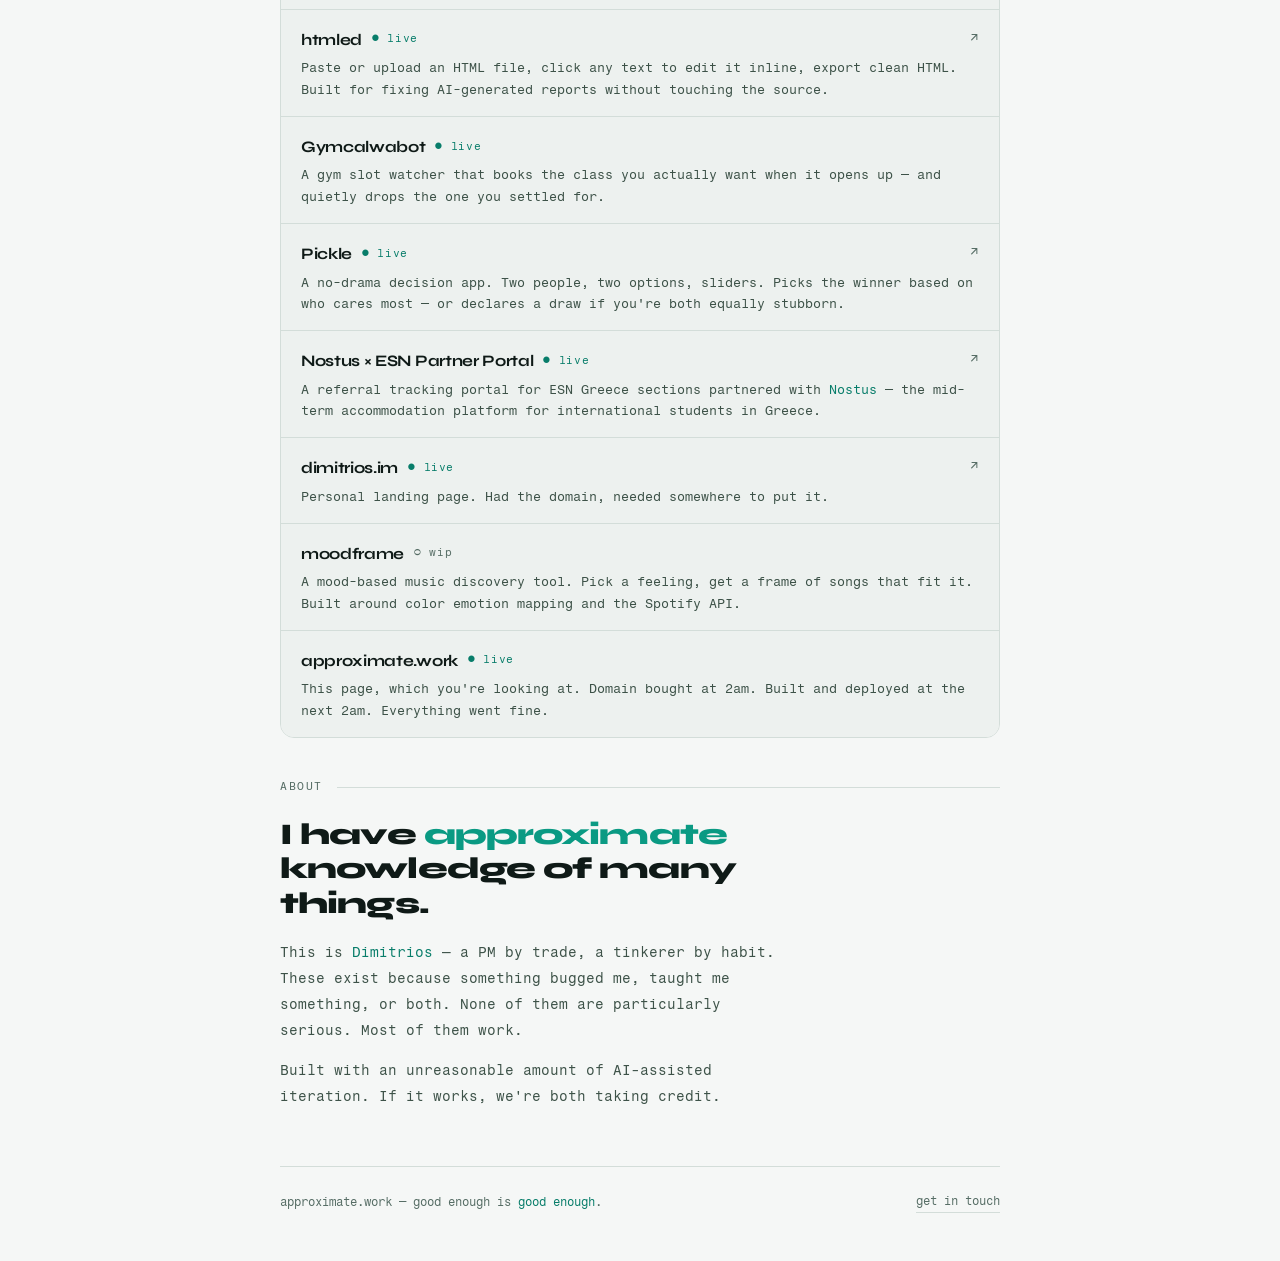
==== commit 3faa28e3: "Add Dense page and link it from the home page Co-Authored-By: Claude Opus 5.5 <noreply@anthropic.com" ====
--- a/index.html
+++ b/index.html
@@ -442,7 +442,7 @@
           <div class="app-head">
             <img class="app-icon" src="icons/dense.svg" alt="" width="52" height="52" />
             <div>
-              <div class="app-name">Dense</div>
+              <a class="app-name" href="dense/">Dense</a>
               <div class="app-sub">Calendar &amp; Reminders widgets that fit more</div>
             </div>
           </div>
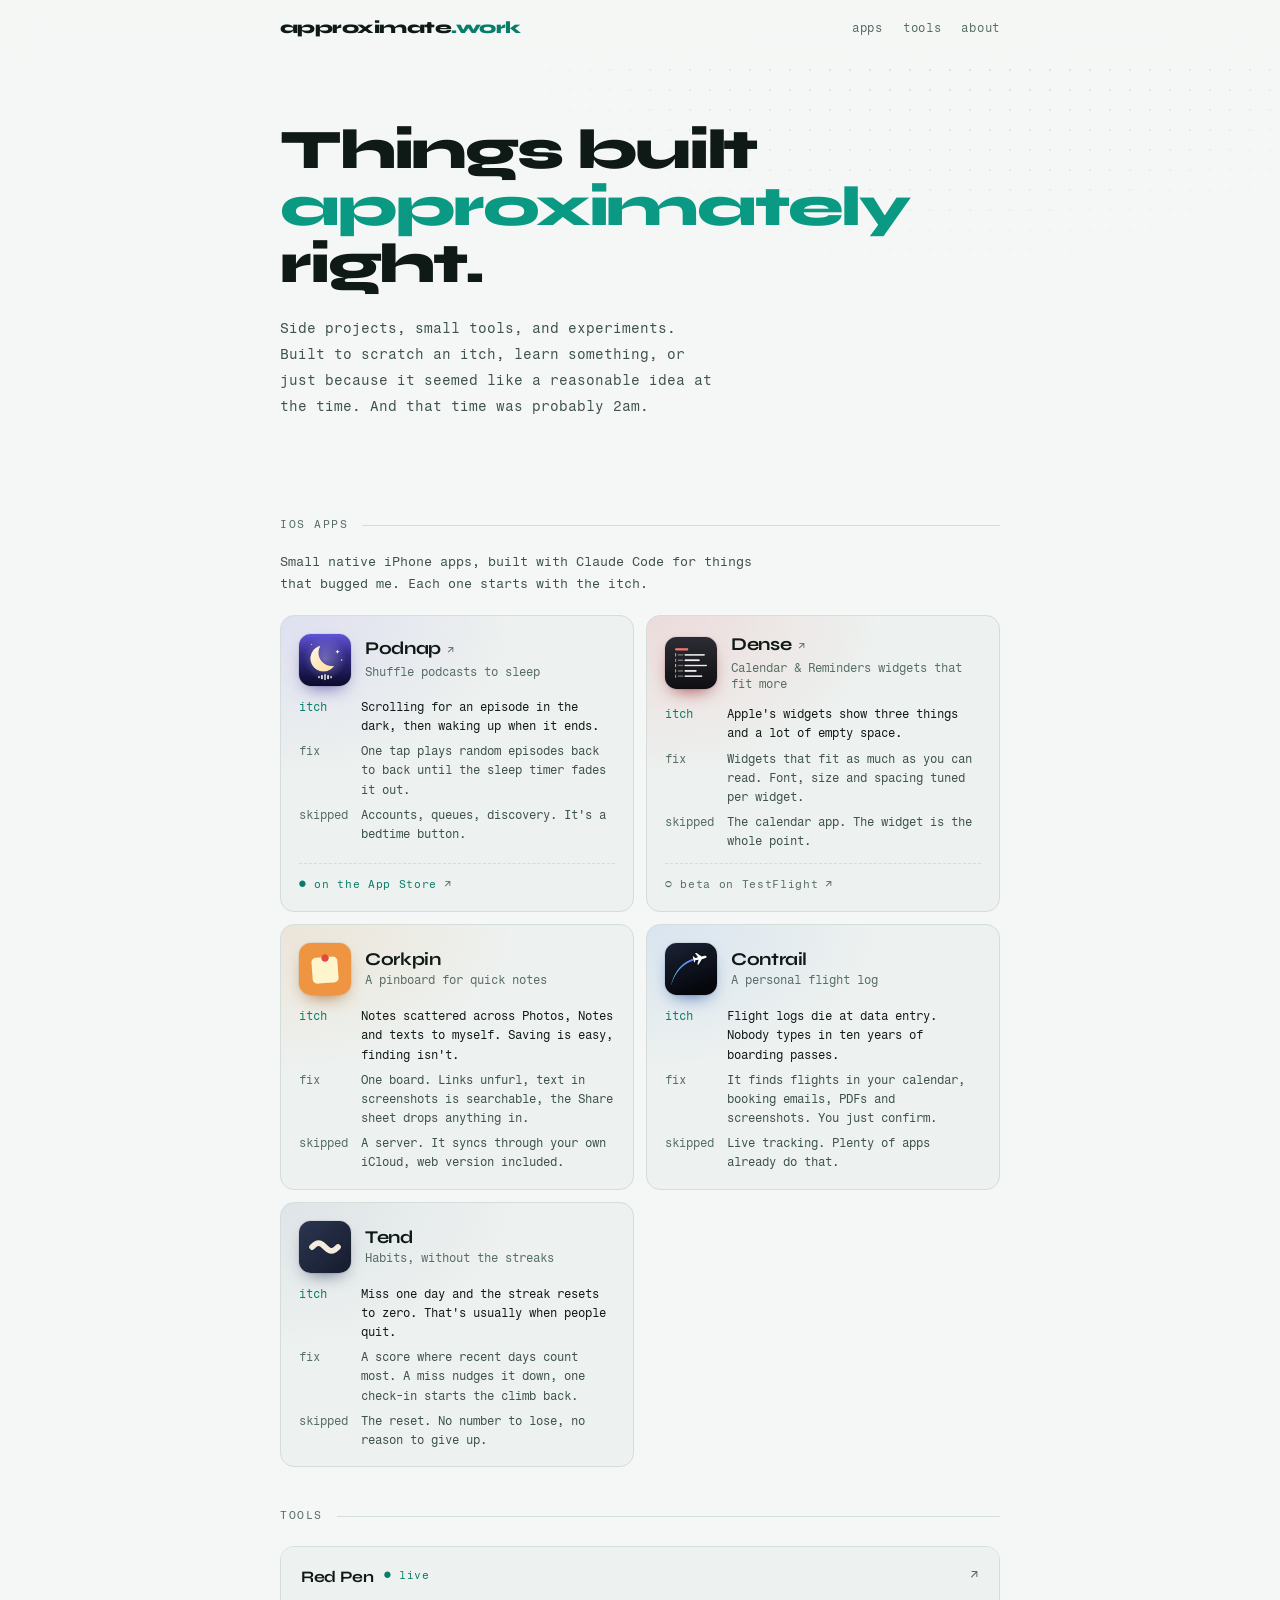
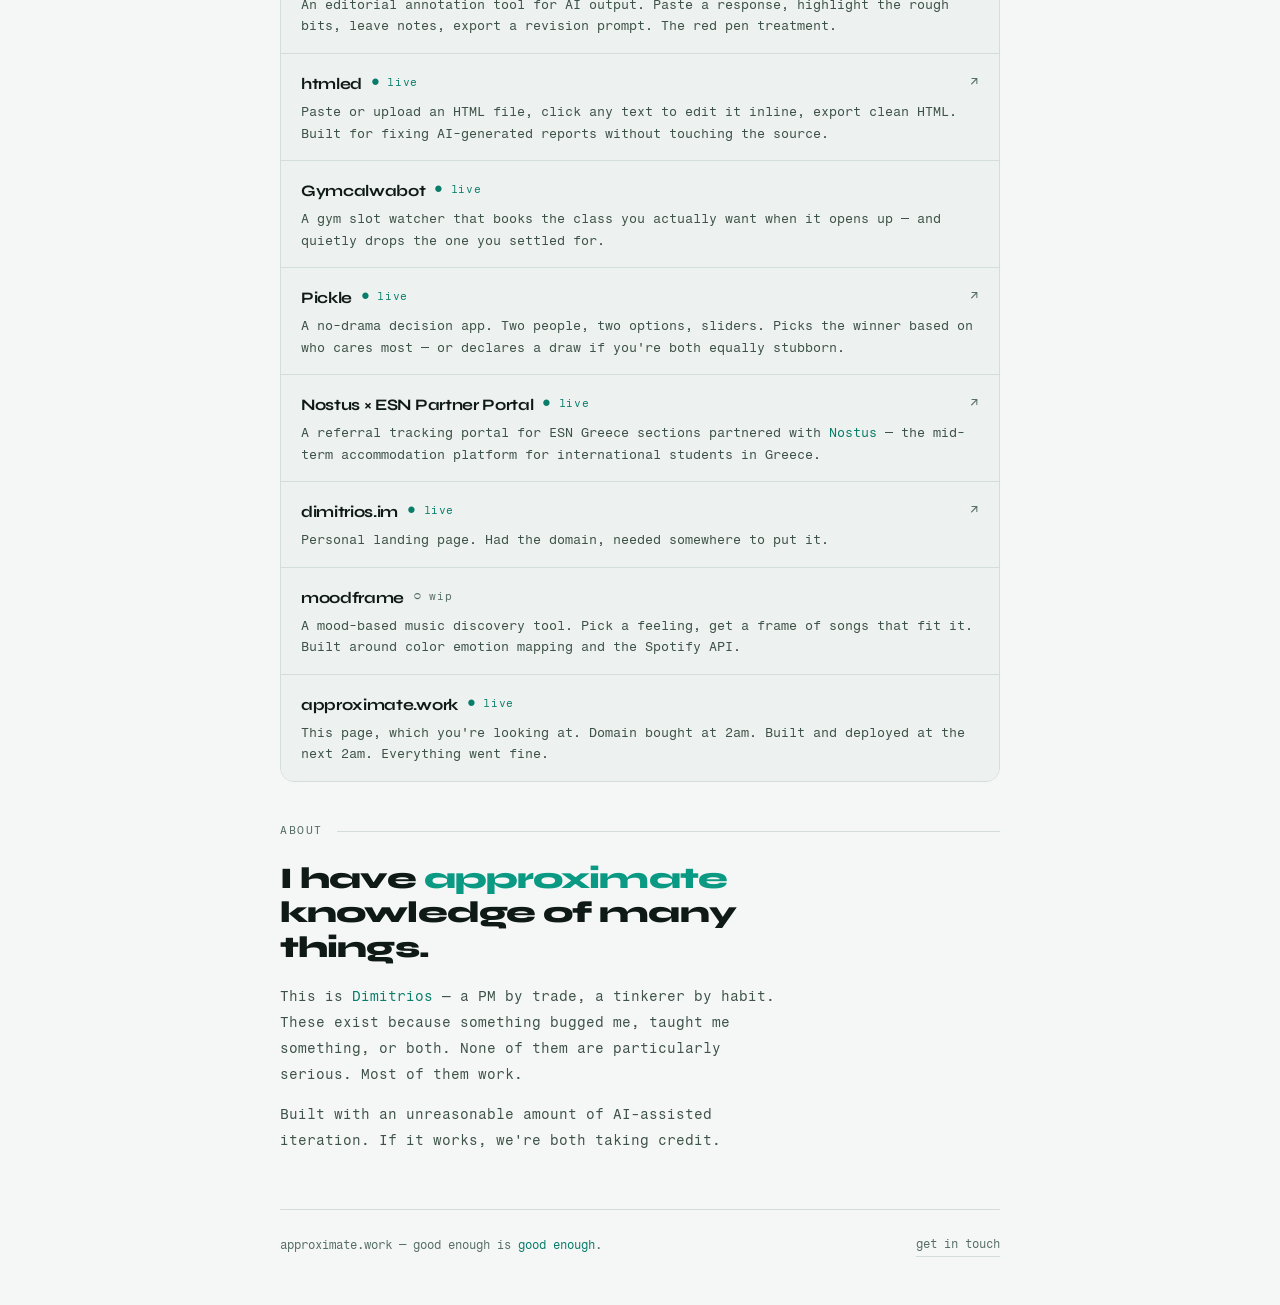
==== commit 7ccc723f: "Link Podnap on the App Store and the Dense TestFlight beta Home cards get a quiet "on the App Store"" ====
--- a/index.html
+++ b/index.html
@@ -238,6 +238,17 @@
     .why dt.itch { color: var(--accent-text); }
     .why dd.itch { color: var(--ink); }
 
+    /* where to get it, for the apps that are out */
+    .app-get {
+      margin-top: auto;
+      padding-top: 10px;
+      border-top: 1px dashed var(--rule);
+      font-size: 0.75rem;
+      color: var(--ink3);
+      text-decoration: none;
+      transition: color 0.15s;
+    }
+
     /* TOOLS */
     .tools {
       display: flex;
@@ -352,6 +363,7 @@
     @media (hover: hover) {
       .nav-links a:hover { color: var(--accent-text); }
       a.app-name:hover { border-color: var(--accent-text); }
+      .app-get:hover, .app-get:hover .status { color: var(--accent-text); }
       .app:hover { border-color: color-mix(in srgb, var(--tint) 45%, var(--rule)); }
       a.tool-card:hover, .tool-card:has(.stretched):hover { background: var(--bg); }
       a.tool-card:hover .tool-arrow, .tool-card:has(.stretched):hover .tool-arrow { color: var(--accent-text); transform: translate(2px, -2px); }
@@ -436,6 +448,7 @@
             <dt>fix</dt><dd>One tap plays random episodes back to back until the sleep timer fades it out.</dd>
             <dt>skipped</dt><dd>Accounts, queues, discovery. It's a bedtime button.</dd>
           </dl>
+          <a class="app-get" href="https://apps.apple.com/us/app/podnap/id6825713803" target="_blank" rel="noopener"><span class="status live">on the App Store</span> &#8599;</a>
         </article>
 
         <article class="app" data-app="dense">
@@ -451,6 +464,7 @@
             <dt>fix</dt><dd>Widgets that fit as much as you can read. Font, size and spacing tuned per widget.</dd>
             <dt>skipped</dt><dd>The calendar app. The widget is the whole point.</dd>
           </dl>
+          <a class="app-get" href="https://testflight.apple.com/join/xfXeEPq4" target="_blank" rel="noopener"><span class="status">beta on TestFlight</span> &#8599;</a>
         </article>
 
         <article class="app" data-app="corkpin">
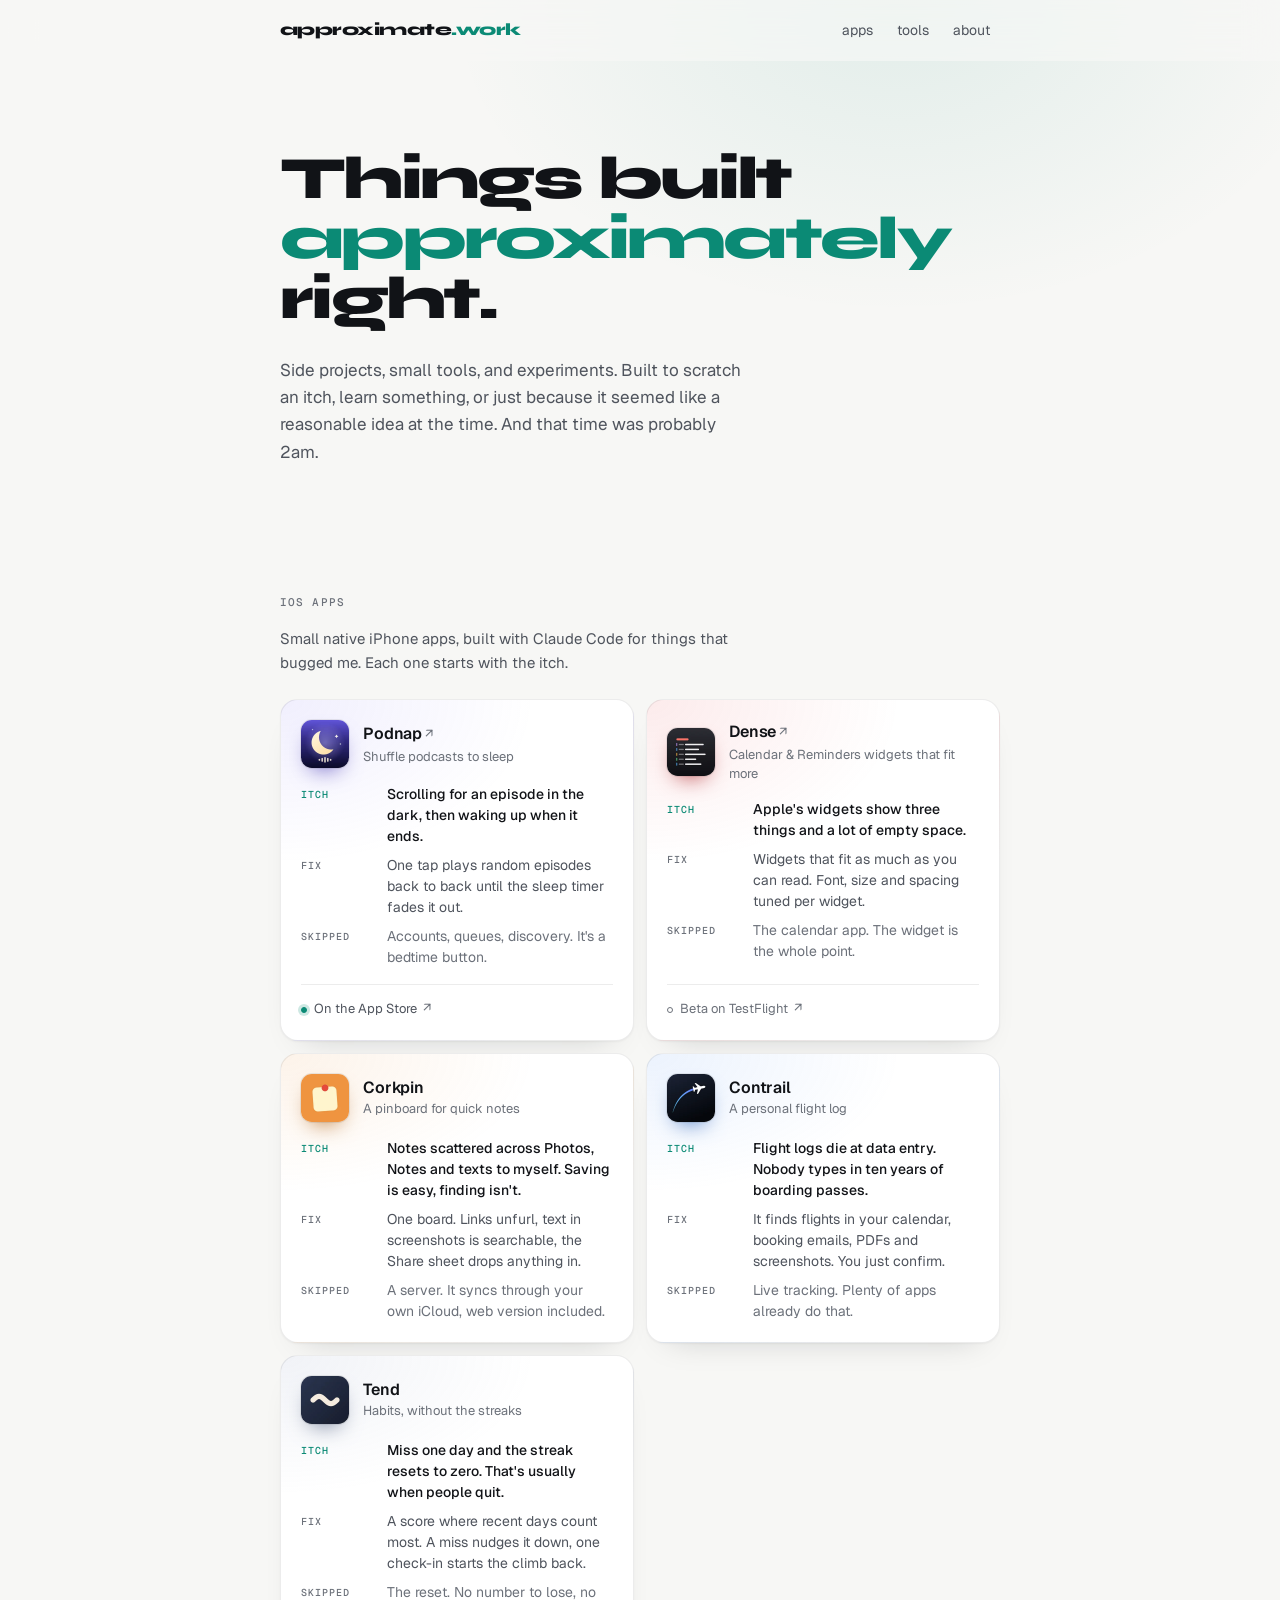
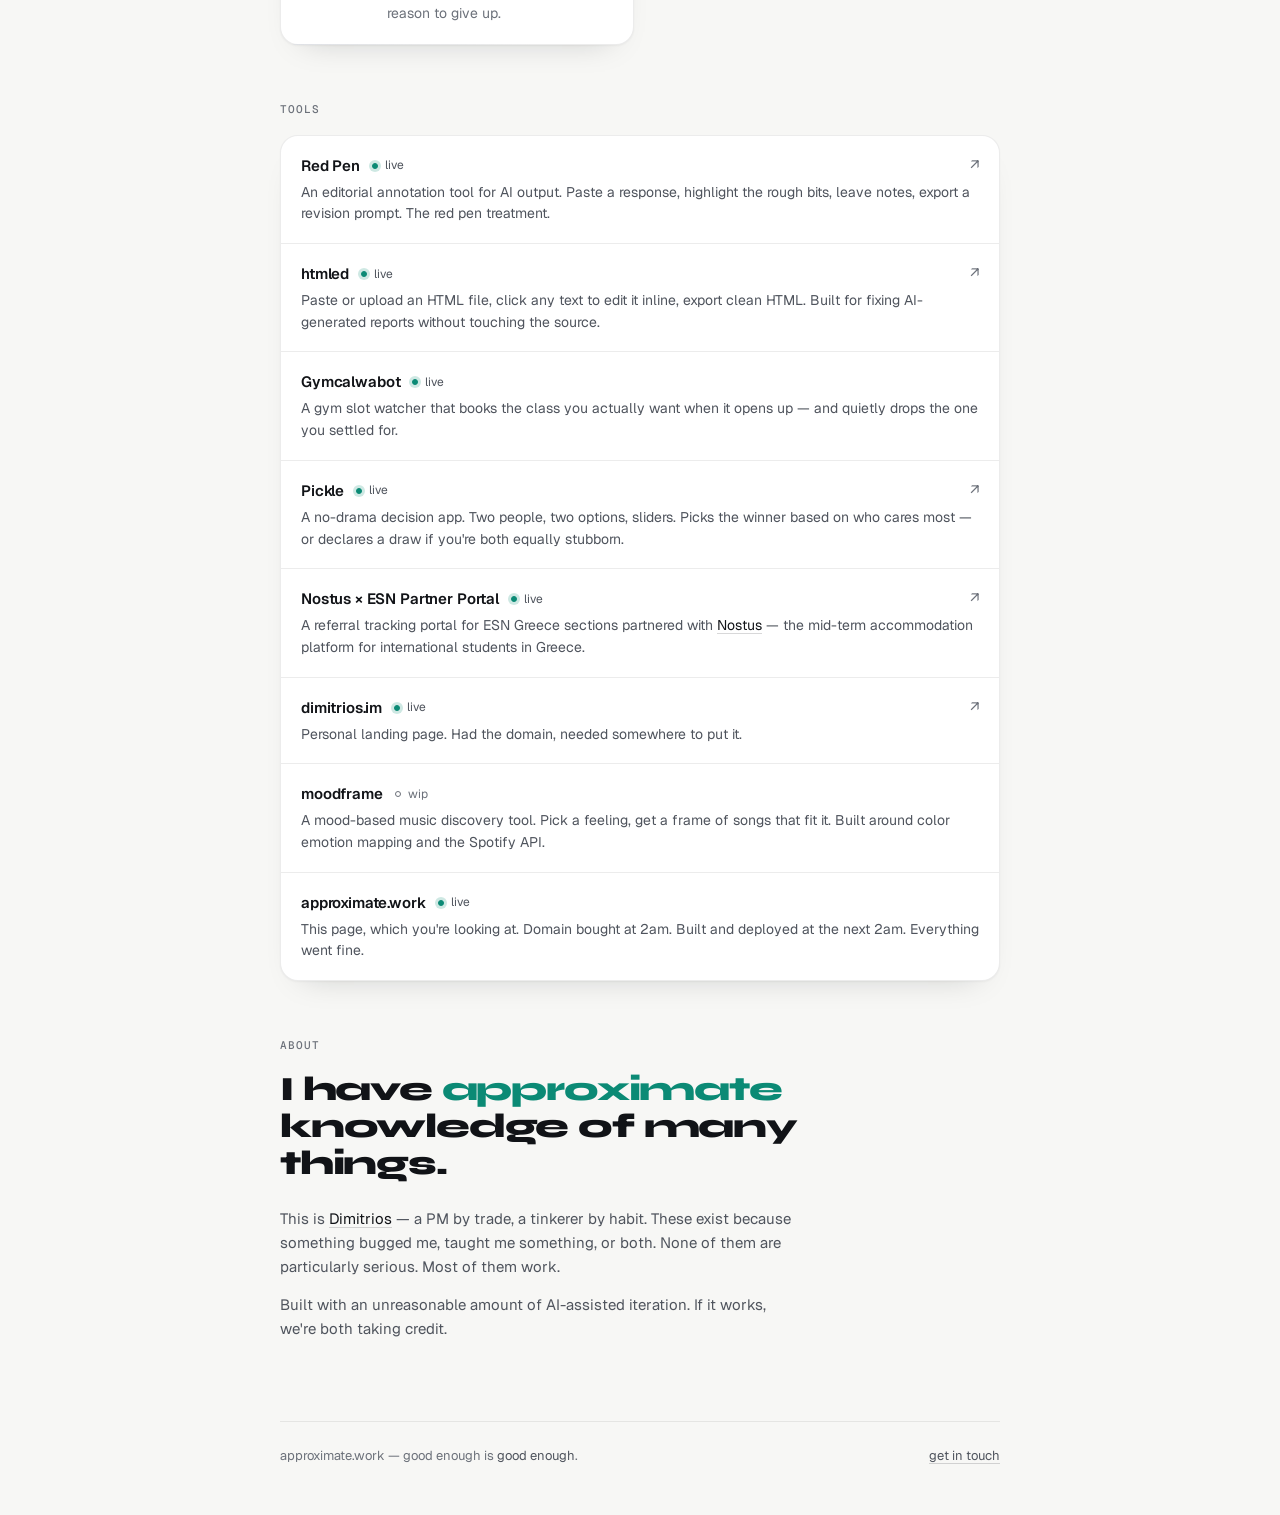
==== commit 13071549: "Slicker, sans, dark-first look for home and Podnap pages Geist for text, Syne only for the wordmark " ====
--- a/index.html
+++ b/index.html
@@ -3,84 +3,96 @@
 <head>
   <meta charset="UTF-8" />
   <meta name="viewport" content="width=device-width, initial-scale=1.0" />
-  <meta name="color-scheme" content="light dark" />
-  <meta name="theme-color" content="#F5F7F6" media="(prefers-color-scheme: light)" />
-  <meta name="theme-color" content="#0C1512" media="(prefers-color-scheme: dark)" />
+  <meta name="color-scheme" content="dark light" />
+  <meta name="theme-color" content="#0B0C0E" media="(prefers-color-scheme: dark)" />
+  <meta name="theme-color" content="#F7F7F5" media="(prefers-color-scheme: light)" />
   <title>approximate.work</title>
   <meta name="description" content="A small collection of things built approximately." />
   <link rel="icon" type="image/svg+xml" href="favicon.svg" />
 
   <link rel="preconnect" href="https://fonts.googleapis.com" />
   <link rel="preconnect" href="https://fonts.gstatic.com" crossorigin />
-  <link href="https://fonts.googleapis.com/css2?family=Syne:wght@700;800&family=Fragment+Mono:ital@0;1&display=swap" rel="stylesheet" />
+  <link href="https://fonts.googleapis.com/css2?family=Syne:wght@700;800&family=Geist:wght@400;500;600&family=Geist+Mono:wght@500&display=swap" rel="stylesheet" />
 
   <style>
     *, *::before, *::after { box-sizing: border-box; margin: 0; padding: 0; }
 
+    /* dark first; light only for people whose system asks for it */
     :root {
-      --bg:      #F5F7F6;
-      --bg2:     #EDF1EF;
-      --ink:     #0F1A17;
-      --ink2:    #3D5248;
-      --ink3:    #566D65;
-      --rule:    #D3DDD9;
-      --accent:  #0ABFA3;
-      --accent-text:    #087D6A; /* accent for small text: 4.7:1 on --bg */
-      --accent-display: #0A9A83; /* accent for large display text: 3.3:1 */
-      --tag-bg:  #E0E8E5;
-      --mono:    'Fragment Mono', ui-monospace, monospace;
+      --bg:      #0B0C0E;
+      --surface: #121317;
+      --raise:   #181A1F;
+      --line:    rgba(255, 255, 255, 0.07);
+      --line2:   rgba(255, 255, 255, 0.13);
+      --ink:     #EDEEF0;
+      --ink2:    #A3A7AF;
+      --ink3:    #6E727B;
+      --accent:  #2FD9BC;
+      --glow:    16%;
+      --shadow:  0 1px 0 rgba(255,255,255,0.03) inset, 0 20px 40px -24px rgba(0,0,0,0.8);
+      --sans:    'Geist', -apple-system, system-ui, sans-serif;
+      --mono:    'Geist Mono', ui-monospace, monospace;
       --display: 'Syne', system-ui, sans-serif;
-      --glow:    13%;
-    }
-
-    @media (prefers-color-scheme: dark) {
+    }
+
+    @media (prefers-color-scheme: light) {
       :root {
-        --bg:      #0C1512;
-        --bg2:     #111D19;
-        --ink:     #E0EDE9;
-        --ink2:    #8AADA5;
-        --ink3:    #6F918A;
-        --rule:    #1E3330;
-        --accent:  #0DD8B8;
-        --accent-text:    #0DD8B8;
-        --accent-display: #0DD8B8;
-        --tag-bg:  #152420;
-        --glow:    17%;
+        --bg:      #F7F7F5;
+        --surface: #FFFFFF;
+        --raise:   #F0F0ED;
+        --line:    rgba(15, 18, 24, 0.08);
+        --line2:   rgba(15, 18, 24, 0.16);
+        --ink:     #111317;
+        --ink2:    #4F545D;
+        --ink3:    #6C717A;
+        --accent:  #0B8A75;
+        --glow:    11%;
+        --shadow:  0 1px 2px rgba(15,18,24,0.04), 0 16px 32px -24px rgba(15,18,24,0.25);
       }
     }
 
     @media (prefers-reduced-motion: no-preference) { html { scroll-behavior: smooth; } }
+    html { scroll-padding-top: 72px; }
 
     body {
       background: var(--bg);
       color: var(--ink);
-      font-family: var(--mono);
-      font-size: 0.875rem;
-      line-height: 1.7;
+      font-family: var(--sans);
+      font-size: 0.9375rem;
+      line-height: 1.6;
       padding: 0 20px;
       min-height: 100vh;
       -webkit-font-smoothing: antialiased;
+      -moz-osx-font-smoothing: grayscale;
       -webkit-text-size-adjust: 100%;
-    }
-
-    .wrap { max-width: 720px; margin: 0 auto; }
-
-    /* faint dot grid behind the hero, fading out as you scroll */
+      font-feature-settings: 'ss01', 'cv11';
+    }
+
+    /* one soft teal light behind the hero */
     body::before {
       content: '';
       position: absolute;
       inset: 0 0 auto 0;
-      height: 560px;
-      background-image: radial-gradient(var(--rule) 1px, transparent 1.2px);
-      background-size: 20px 20px;
-      -webkit-mask-image: radial-gradient(ellipse 60% 80% at 75% 0%, #000 0%, transparent 70%);
-              mask-image: radial-gradient(ellipse 60% 80% at 75% 0%, #000 0%, transparent 70%);
+      height: 640px;
+      background: radial-gradient(50% 70% at 70% 0%, color-mix(in srgb, var(--accent) 9%, transparent), transparent 70%);
       pointer-events: none;
       z-index: -1;
     }
 
+    .wrap { max-width: 720px; margin: 0 auto; }
+
     a { -webkit-tap-highlight-color: transparent; }
-    :focus-visible { outline: 2px solid var(--accent-text); outline-offset: 3px; border-radius: 4px; }
+    :focus-visible { outline: 2px solid var(--accent); outline-offset: 3px; border-radius: 6px; }
+
+    /* small caps labels: the only monospace on the page */
+    .label {
+      font-family: var(--mono);
+      font-size: 0.6875rem;
+      font-weight: 500;
+      letter-spacing: 0.1em;
+      text-transform: uppercase;
+      color: var(--ink3);
+    }
 
     /* NAV: sticks to the top, frosted */
     .nav-bar {
@@ -89,19 +101,19 @@
       z-index: 10;
       margin: 0 -20px;
       padding: 0 20px;
-      background: color-mix(in srgb, var(--bg) 80%, transparent);
-      -webkit-backdrop-filter: saturate(1.4) blur(14px);
-              backdrop-filter: saturate(1.4) blur(14px);
+      background: color-mix(in srgb, var(--bg) 72%, transparent);
+      -webkit-backdrop-filter: saturate(1.6) blur(16px);
+              backdrop-filter: saturate(1.6) blur(16px);
       border-bottom: 1px solid transparent;
       transition: border-color 0.2s;
     }
 
-    .nav-bar.scrolled { border-bottom-color: color-mix(in srgb, var(--rule) 70%, transparent); }
+    .nav-bar.scrolled { border-bottom-color: var(--line); }
 
     nav {
       max-width: 720px;
       margin: 0 auto;
-      height: 56px;
+      height: 60px;
       display: flex;
       align-items: center;
       justify-content: space-between;
@@ -117,58 +129,40 @@
       text-decoration: none;
     }
 
-    .site-name span { color: var(--accent-text); }
-
-    .nav-links { display: flex; gap: 20px; list-style: none; }
+    .site-name span { color: var(--accent); }
+
+    .nav-links { display: flex; gap: 4px; list-style: none; }
 
     .nav-links a {
       display: inline-block;
-      padding: 0.5rem 0;
-      color: var(--ink3);
+      padding: 6px 10px;
+      border-radius: 8px;
+      color: var(--ink2);
       text-decoration: none;
-      font-size: 0.75rem;
-      letter-spacing: 0.06em;
-      transition: color 0.15s;
+      font-size: 0.875rem;
+      transition: color 0.15s, background 0.15s;
     }
 
     /* HERO */
-    .hero { padding: 64px 0 56px; }
+    .hero { padding: 88px 0 72px; }
 
     .hero h1 {
       font-family: var(--display);
       font-weight: 800;
-      font-size: clamp(1.625rem, 7.6vw, 3.5rem);
-      line-height: 1.02;
-      letter-spacing: -0.04em;
-      color: var(--ink);
-      margin-bottom: 24px;
-    }
-
-    .hero h1 em { font-style: normal; color: var(--accent-display); }
-
-    .hero-desc { color: var(--ink2); max-width: 440px; line-height: 1.85; }
+      font-size: clamp(1.5rem, 7.6vw, 3.75rem);
+      line-height: 1;
+      letter-spacing: -0.045em;
+      color: var(--ink);
+      margin-bottom: 28px;
+    }
+
+    .hero h1 em { font-style: normal; color: var(--accent); }
+
+    .hero-desc { font-size: 1.0625rem; color: var(--ink2); max-width: 470px; line-height: 1.6; }
 
     /* SECTION HEADINGS */
-    .section-head {
-      display: flex;
-      align-items: center;
-      gap: 14px;
-      padding: 40px 0 20px;
-    }
-
-    .section-head h2 {
-      font-size: 0.6875rem;
-      letter-spacing: 0.14em;
-      text-transform: uppercase;
-      color: var(--ink3);
-      font-weight: 400;
-      white-space: nowrap;
-    }
-
-    .section-head::after { content: ''; flex: 1; height: 1px; background: var(--rule); }
-
-    .section-intro { font-size: 0.8125rem; color: var(--ink2); max-width: 480px; margin: -4px 0 20px; }
-
+    .section-head { padding: 56px 0 16px; }
+    .section-intro { color: var(--ink2); max-width: 500px; margin-bottom: 24px; }
 
     /* APPS */
     .apps {
@@ -179,15 +173,17 @@
 
     .app {
       --tint: var(--accent);
+      position: relative;
       background:
-        radial-gradient(110% 90% at 0% 0%, color-mix(in srgb, var(--tint) var(--glow), transparent) 0%, transparent 60%),
-        var(--bg2);
-      border: 1px solid var(--rule);
-      border-radius: 14px;
-      padding: 18px 18px 16px;
+        radial-gradient(120% 80% at 0% 0%, color-mix(in srgb, var(--tint) var(--glow), transparent) 0%, transparent 60%),
+        var(--surface);
+      border: 1px solid var(--line);
+      border-radius: 18px;
+      box-shadow: var(--shadow);
+      padding: 20px;
       display: flex;
       flex-direction: column;
-      gap: 12px;
+      gap: 16px;
       transition: border-color 0.2s;
     }
 
@@ -201,181 +197,205 @@
     .app-head { display: flex; align-items: center; gap: 14px; }
 
     .app-icon {
-      width: 52px;
-      height: 52px;
+      width: 48px;
+      height: 48px;
       flex-shrink: 0;
       border-radius: 22.5%;
-      box-shadow: 0 0 0 1px rgba(0,0,0,0.06), 0 8px 18px -8px color-mix(in srgb, var(--tint) 70%, #000);
+      box-shadow: 0 0 0 1px var(--line), 0 10px 22px -10px color-mix(in srgb, var(--tint) 80%, #000);
       display: block;
     }
 
     .app-name {
-      font-family: var(--display);
-      font-weight: 700;
-      font-size: 1.125rem;
-      letter-spacing: -0.02em;
-      color: var(--ink);
-      line-height: 1.15;
+      font-weight: 600;
+      font-size: 1rem;
+      letter-spacing: -0.01em;
+      color: var(--ink);
+      line-height: 1.25;
       text-decoration: none;
     }
 
-    a.app-name { border-bottom: 1px solid transparent; transition: border-color 0.15s; }
-    a.app-name::after { content: ' ↗'; font-family: var(--mono); font-weight: 400; font-size: 0.75rem; color: var(--ink3); }
-
-    .app-sub { font-size: 0.75rem; color: var(--ink3); line-height: 1.4; margin-top: 2px; }
+    a.app-name::after { content: ' ↗'; font-weight: 400; font-size: 0.8125rem; color: var(--ink3); transition: color 0.15s; }
+
+    .app-sub { font-size: 0.8125rem; color: var(--ink3); line-height: 1.4; margin-top: 2px; }
 
     /* itch / fix / skipped: the short version of why each app exists */
     .why {
       display: grid;
-      grid-template-columns: 4.5em minmax(0, 1fr);
-      gap: 6px 8px;
-      font-size: 0.75rem;
-      line-height: 1.6;
-    }
-
-    .why dt { color: var(--ink3); }
+      grid-template-columns: 4.75rem minmax(0, 1fr);
+      gap: 8px 10px;
+      font-size: 0.875rem;
+      line-height: 1.5;
+    }
+    .why dt {
+      font-family: var(--mono);
+      font-size: 0.625rem;
+      font-weight: 500;
+      letter-spacing: 0.1em;
+      text-transform: uppercase;
+      color: var(--ink3);
+      padding-top: 0.3em;
+    }
     .why dd { color: var(--ink2); }
-    .why dt.itch { color: var(--accent-text); }
-    .why dd.itch { color: var(--ink); }
+    .why dt.itch { color: var(--accent); }
+    .why dd.itch { color: var(--ink); font-weight: 500; }
+    .why dd.skip { color: var(--ink3); }
 
     /* where to get it, for the apps that are out */
     .app-get {
       margin-top: auto;
-      padding-top: 10px;
-      border-top: 1px dashed var(--rule);
-      font-size: 0.75rem;
-      color: var(--ink3);
+      display: flex;
+      align-items: center;
+      gap: 6px;
+      padding-top: 14px;
+      border-top: 1px solid var(--line);
+      font-size: 0.8125rem;
+      color: var(--ink2);
       text-decoration: none;
       transition: color 0.15s;
     }
+
+    .app-get .arrow { color: var(--ink3); transition: color 0.15s, transform 0.2s; }
+
+    /* live / wip: a small dot and a word */
+    .status {
+      display: inline-flex;
+      align-items: center;
+      gap: 7px;
+      font-size: 0.8125rem;
+      color: var(--ink3);
+      white-space: nowrap;
+    }
+    .status::before {
+      content: '';
+      width: 6px;
+      height: 6px;
+      border-radius: 50%;
+      border: 1px solid currentColor;
+    }
+    .status.live { color: var(--ink2); }
+    .status.live::before { background: var(--accent); border-color: var(--accent); box-shadow: 0 0 0 3px color-mix(in srgb, var(--accent) 20%, transparent); }
 
     /* TOOLS */
     .tools {
       display: flex;
       flex-direction: column;
-      border: 1px solid var(--rule);
-      border-radius: 14px;
+      background: var(--surface);
+      border: 1px solid var(--line);
+      border-radius: 18px;
+      box-shadow: var(--shadow);
       overflow: hidden;
     }
 
     .tool-card {
-      background: var(--bg2);
-      padding: 16px 20px;
+      padding: 18px 20px;
       display: grid;
       grid-template-columns: auto 1fr auto;
-      gap: 4px 10px;
+      align-items: center;
+      gap: 4px 12px;
       text-decoration: none;
       color: inherit;
       position: relative;
-      transition: background 0.12s;
-    }
-
-    .tool-card:not(:last-child) { border-bottom: 1px solid var(--rule); }
+      transition: background 0.15s;
+    }
+
+    .tool-card:not(:last-child) { border-bottom: 1px solid var(--line); }
 
     .tool-name {
-      font-family: var(--display);
-      font-weight: 700;
-      font-size: 1rem;
-      letter-spacing: -0.02em;
+      font-weight: 600;
+      font-size: 0.9375rem;
+      letter-spacing: -0.01em;
       color: var(--ink);
       text-decoration: none;
     }
 
-    .tool-arrow { color: var(--ink3); transition: color 0.12s, transform 0.15s; }
-
-    .tool-desc { grid-column: 1 / -1; font-size: 0.8125rem; color: var(--ink2); line-height: 1.65; }
+    .tool-card .status { font-size: 0.75rem; }
+
+    .tool-arrow { color: var(--ink3); transition: color 0.15s, transform 0.2s; }
+
+    .tool-desc { grid-column: 1 / -1; font-size: 0.875rem; color: var(--ink2); line-height: 1.55; }
 
     .tool-desc a {
       position: relative;
       z-index: 1;
-      color: var(--accent-text);
-      text-decoration: none;
-      border-bottom: 1px solid transparent;
-      transition: border-color 0.15s;
-    }
-
-    /* live / wip, a quiet marker next to the name */
-    .status {
-      align-self: center;
-      font-size: 0.6875rem;
-      letter-spacing: 0.06em;
-      color: var(--ink3);
-      white-space: nowrap;
-    }
-    .status::before { content: '○ '; }
-    .status.live { color: var(--accent-text); }
-    .status.live::before { content: '● '; }
+      color: var(--ink);
+      text-decoration: underline;
+      text-decoration-color: var(--line2);
+      text-underline-offset: 3px;
+      transition: text-decoration-color 0.15s;
+    }
 
     .tool-name.stretched::after { content: ''; position: absolute; inset: 0; }
     .tool-name.stretched:focus-visible { outline: none; }
-    .tool-card:has(.stretched:focus-visible) { outline: 2px solid var(--accent-text); outline-offset: -2px; }
+    .tool-card:has(.stretched:focus-visible) { outline: 2px solid var(--accent); outline-offset: -2px; }
     a.tool-card:focus-visible { outline-offset: -2px; }
 
     /* ABOUT */
     .about-quote {
       font-family: var(--display);
       font-weight: 800;
-      font-size: clamp(1.375rem, 4.4vw, 1.875rem);
-      line-height: 1.15;
-      letter-spacing: -0.03em;
-      color: var(--ink);
-      max-width: 520px;
-      margin-bottom: 20px;
-    }
-
-    .about-quote em { font-style: normal; color: var(--accent-display); }
-
-    .about-text { color: var(--ink2); line-height: 1.85; max-width: 520px; }
+      font-size: clamp(1.5rem, 4.6vw, 2.125rem);
+      line-height: 1.1;
+      letter-spacing: -0.035em;
+      color: var(--ink);
+      max-width: 540px;
+      margin-bottom: 24px;
+    }
+
+    .about-quote em { font-style: normal; color: var(--accent); }
+
+    .about-text { color: var(--ink2); max-width: 520px; }
     .about-text + .about-text { margin-top: 14px; }
 
     .about-text a {
-      color: var(--accent-text);
-      text-decoration: none;
-      border-bottom: 1px solid transparent;
-      transition: border-color 0.15s;
+      color: var(--ink);
+      text-decoration: underline;
+      text-decoration-color: var(--line2);
+      text-underline-offset: 3px;
+      transition: text-decoration-color 0.15s;
     }
 
     /* FOOTER */
     footer {
-      margin-top: 56px;
-      border-top: 1px solid var(--rule);
+      margin-top: 80px;
+      border-top: 1px solid var(--line);
       padding: 24px 0 48px;
       display: flex;
       align-items: center;
       justify-content: space-between;
       flex-wrap: wrap;
       gap: 12px;
-    }
-
-    .footer-note { font-size: 0.75rem; color: var(--ink3); }
-    .footer-note span { color: var(--accent-text); }
+      font-size: 0.8125rem;
+    }
+
+    .footer-note { color: var(--ink3); }
+    .footer-note span { color: var(--ink2); }
 
     .contact-link {
-      font-size: 0.75rem;
-      color: var(--ink3);
-      text-decoration: none;
-      border-bottom: 1px solid var(--rule);
-      padding-bottom: 1px;
-      transition: color 0.15s, border-color 0.15s;
+      color: var(--ink2);
+      text-decoration: underline;
+      text-decoration-color: var(--line2);
+      text-underline-offset: 3px;
+      transition: color 0.15s, text-decoration-color 0.15s;
     }
 
     /* INTERACTION: press feedback is instant, hover only where hover exists */
     @media (hover: hover) {
-      .nav-links a:hover { color: var(--accent-text); }
-      a.app-name:hover { border-color: var(--accent-text); }
-      .app-get:hover, .app-get:hover .status { color: var(--accent-text); }
-      .app:hover { border-color: color-mix(in srgb, var(--tint) 45%, var(--rule)); }
-      a.tool-card:hover, .tool-card:has(.stretched):hover { background: var(--bg); }
-      a.tool-card:hover .tool-arrow, .tool-card:has(.stretched):hover .tool-arrow { color: var(--accent-text); transform: translate(2px, -2px); }
-      .tool-desc a:hover, .about-text a:hover { border-color: var(--accent-text); }
-      .contact-link:hover { color: var(--accent-text); border-color: var(--accent-text); }
-    }
-    a.tool-card:active, .tool-card:has(.stretched):active { background: var(--tag-bg); transition-duration: 0s; }
+      .nav-links a:hover { color: var(--ink); background: var(--raise); }
+      a.app-name:hover::after { color: var(--accent); }
+      .app:hover { border-color: color-mix(in srgb, var(--tint) 35%, var(--line2)); }
+      .app-get:hover { color: var(--ink); }
+      .app-get:hover .arrow { color: var(--accent); transform: translate(2px, -2px); }
+      a.tool-card:hover, .tool-card:has(.stretched):hover { background: var(--raise); }
+      a.tool-card:hover .tool-arrow, .tool-card:has(.stretched):hover .tool-arrow { color: var(--accent); transform: translate(2px, -2px); }
+      .tool-desc a:hover, .about-text a:hover, .contact-link:hover { text-decoration-color: var(--accent); }
+      .contact-link:hover { color: var(--ink); }
+    }
+    a.tool-card:active, .tool-card:has(.stretched):active { background: var(--raise); transition-duration: 0s; }
 
     /* cards rise in as they scroll into view, where the browser supports it */
     @media (prefers-reduced-motion: no-preference) {
       @supports (animation-timeline: view()) {
-        .app, .tool-card {
+        .app, .tools {
           animation: rise linear both;
           animation-timeline: view();
           animation-range: entry 0% entry 35%;
@@ -385,14 +405,14 @@
     }
 
     @media (prefers-reduced-motion: reduce) {
-      .tool-card:hover .tool-arrow { transform: none; }
+      .tool-card:hover .tool-arrow, .app-get:hover .arrow { transform: none; }
     }
 
     /* narrow phones: shrink the nav so the links fit next to the name */
     @media (max-width: 440px) {
       .site-name { font-size: 0.875rem; }
-      .nav-links { gap: 10px; }
-      .nav-links a { font-size: 0.6875rem; letter-spacing: 0.04em; }
+      .nav-links { gap: 0; margin-right: -5px; }
+      .nav-links a { padding: 6px 5px; font-size: 0.8125rem; }
     }
 
     /* the hero sits right under the nav, so the tiniest phones can do without the links */
@@ -402,8 +422,10 @@
 
     @media (max-width: 600px) {
       .apps { grid-template-columns: 1fr; }
-      .hero { padding: 44px 0 40px; }
-      .tool-card { padding: 14px 16px; }
+      .hero { padding: 56px 0 40px; }
+      .hero-desc { font-size: 1rem; }
+      .section-head { padding-top: 44px; }
+      .tool-card { padding: 16px; }
     }
   </style>
 </head>
@@ -430,7 +452,7 @@
     </section>
 
     <div id="apps">
-      <div class="section-head"><h2>ios apps</h2></div>
+      <div class="section-head"><h2 class="label">iOS apps</h2></div>
       <p class="section-intro">Small native iPhone apps, built with Claude Code for things that bugged me. Each one starts with the itch.</p>
 
       <div class="apps">
@@ -444,11 +466,11 @@
             </div>
           </div>
           <dl class="why">
-            <dt class="itch">itch</dt><dd class="itch">Scrolling for an episode in the dark, then waking up when it ends.</dd>
-            <dt>fix</dt><dd>One tap plays random episodes back to back until the sleep timer fades it out.</dd>
-            <dt>skipped</dt><dd>Accounts, queues, discovery. It's a bedtime button.</dd>
+            <dt class="itch">Itch</dt><dd class="itch">Scrolling for an episode in the dark, then waking up when it ends.</dd>
+            <dt>Fix</dt><dd>One tap plays random episodes back to back until the sleep timer fades it out.</dd>
+            <dt>Skipped</dt><dd class="skip">Accounts, queues, discovery. It's a bedtime button.</dd>
           </dl>
-          <a class="app-get" href="https://apps.apple.com/us/app/podnap/id6825713803" target="_blank" rel="noopener"><span class="status live">on the App Store</span> &#8599;</a>
+          <a class="app-get" href="https://apps.apple.com/us/app/podnap/id6825713803" target="_blank" rel="noopener"><span class="status live">On the App Store</span><span class="arrow" aria-hidden="true">&#8599;</span></a>
         </article>
 
         <article class="app" data-app="dense">
@@ -460,11 +482,11 @@
             </div>
           </div>
           <dl class="why">
-            <dt class="itch">itch</dt><dd class="itch">Apple's widgets show three things and a lot of empty space.</dd>
-            <dt>fix</dt><dd>Widgets that fit as much as you can read. Font, size and spacing tuned per widget.</dd>
-            <dt>skipped</dt><dd>The calendar app. The widget is the whole point.</dd>
+            <dt class="itch">Itch</dt><dd class="itch">Apple's widgets show three things and a lot of empty space.</dd>
+            <dt>Fix</dt><dd>Widgets that fit as much as you can read. Font, size and spacing tuned per widget.</dd>
+            <dt>Skipped</dt><dd class="skip">The calendar app. The widget is the whole point.</dd>
           </dl>
-          <a class="app-get" href="https://testflight.apple.com/join/xfXeEPq4" target="_blank" rel="noopener"><span class="status">beta on TestFlight</span> &#8599;</a>
+          <a class="app-get" href="https://testflight.apple.com/join/xfXeEPq4" target="_blank" rel="noopener"><span class="status">Beta on TestFlight</span><span class="arrow" aria-hidden="true">&#8599;</span></a>
         </article>
 
         <article class="app" data-app="corkpin">
@@ -476,9 +498,9 @@
             </div>
           </div>
           <dl class="why">
-            <dt class="itch">itch</dt><dd class="itch">Notes scattered across Photos, Notes and texts to myself. Saving is easy, finding isn't.</dd>
-            <dt>fix</dt><dd>One board. Links unfurl, text in screenshots is searchable, the Share sheet drops anything in.</dd>
-            <dt>skipped</dt><dd>A server. It syncs through your own iCloud, web version included.</dd>
+            <dt class="itch">Itch</dt><dd class="itch">Notes scattered across Photos, Notes and texts to myself. Saving is easy, finding isn't.</dd>
+            <dt>Fix</dt><dd>One board. Links unfurl, text in screenshots is searchable, the Share sheet drops anything in.</dd>
+            <dt>Skipped</dt><dd class="skip">A server. It syncs through your own iCloud, web version included.</dd>
           </dl>
         </article>
 
@@ -491,9 +513,9 @@
             </div>
           </div>
           <dl class="why">
-            <dt class="itch">itch</dt><dd class="itch">Flight logs die at data entry. Nobody types in ten years of boarding passes.</dd>
-            <dt>fix</dt><dd>It finds flights in your calendar, booking emails, PDFs and screenshots. You just confirm.</dd>
-            <dt>skipped</dt><dd>Live tracking. Plenty of apps already do that.</dd>
+            <dt class="itch">Itch</dt><dd class="itch">Flight logs die at data entry. Nobody types in ten years of boarding passes.</dd>
+            <dt>Fix</dt><dd>It finds flights in your calendar, booking emails, PDFs and screenshots. You just confirm.</dd>
+            <dt>Skipped</dt><dd class="skip">Live tracking. Plenty of apps already do that.</dd>
           </dl>
         </article>
 
@@ -506,9 +528,9 @@
             </div>
           </div>
           <dl class="why">
-            <dt class="itch">itch</dt><dd class="itch">Miss one day and the streak resets to zero. That's usually when people quit.</dd>
-            <dt>fix</dt><dd>A score where recent days count most. A miss nudges it down, one check-in starts the climb back.</dd>
-            <dt>skipped</dt><dd>The reset. No number to lose, no reason to give up.</dd>
+            <dt class="itch">Itch</dt><dd class="itch">Miss one day and the streak resets to zero. That's usually when people quit.</dd>
+            <dt>Fix</dt><dd>A score where recent days count most. A miss nudges it down, one check-in starts the climb back.</dd>
+            <dt>Skipped</dt><dd class="skip">The reset. No number to lose, no reason to give up.</dd>
           </dl>
         </article>
 
@@ -516,7 +538,7 @@
     </div>
 
     <div id="tools">
-      <div class="section-head"><h2>tools</h2></div>
+      <div class="section-head"><h2 class="label">Tools</h2></div>
 
       <div class="tools">
 
@@ -577,7 +599,7 @@
     </div>
 
     <div id="about">
-      <div class="section-head"><h2>about</h2></div>
+      <div class="section-head"><h2 class="label">About</h2></div>
 
       <p class="about-quote">I have <em>approximate</em> knowledge of many things.</p>
 
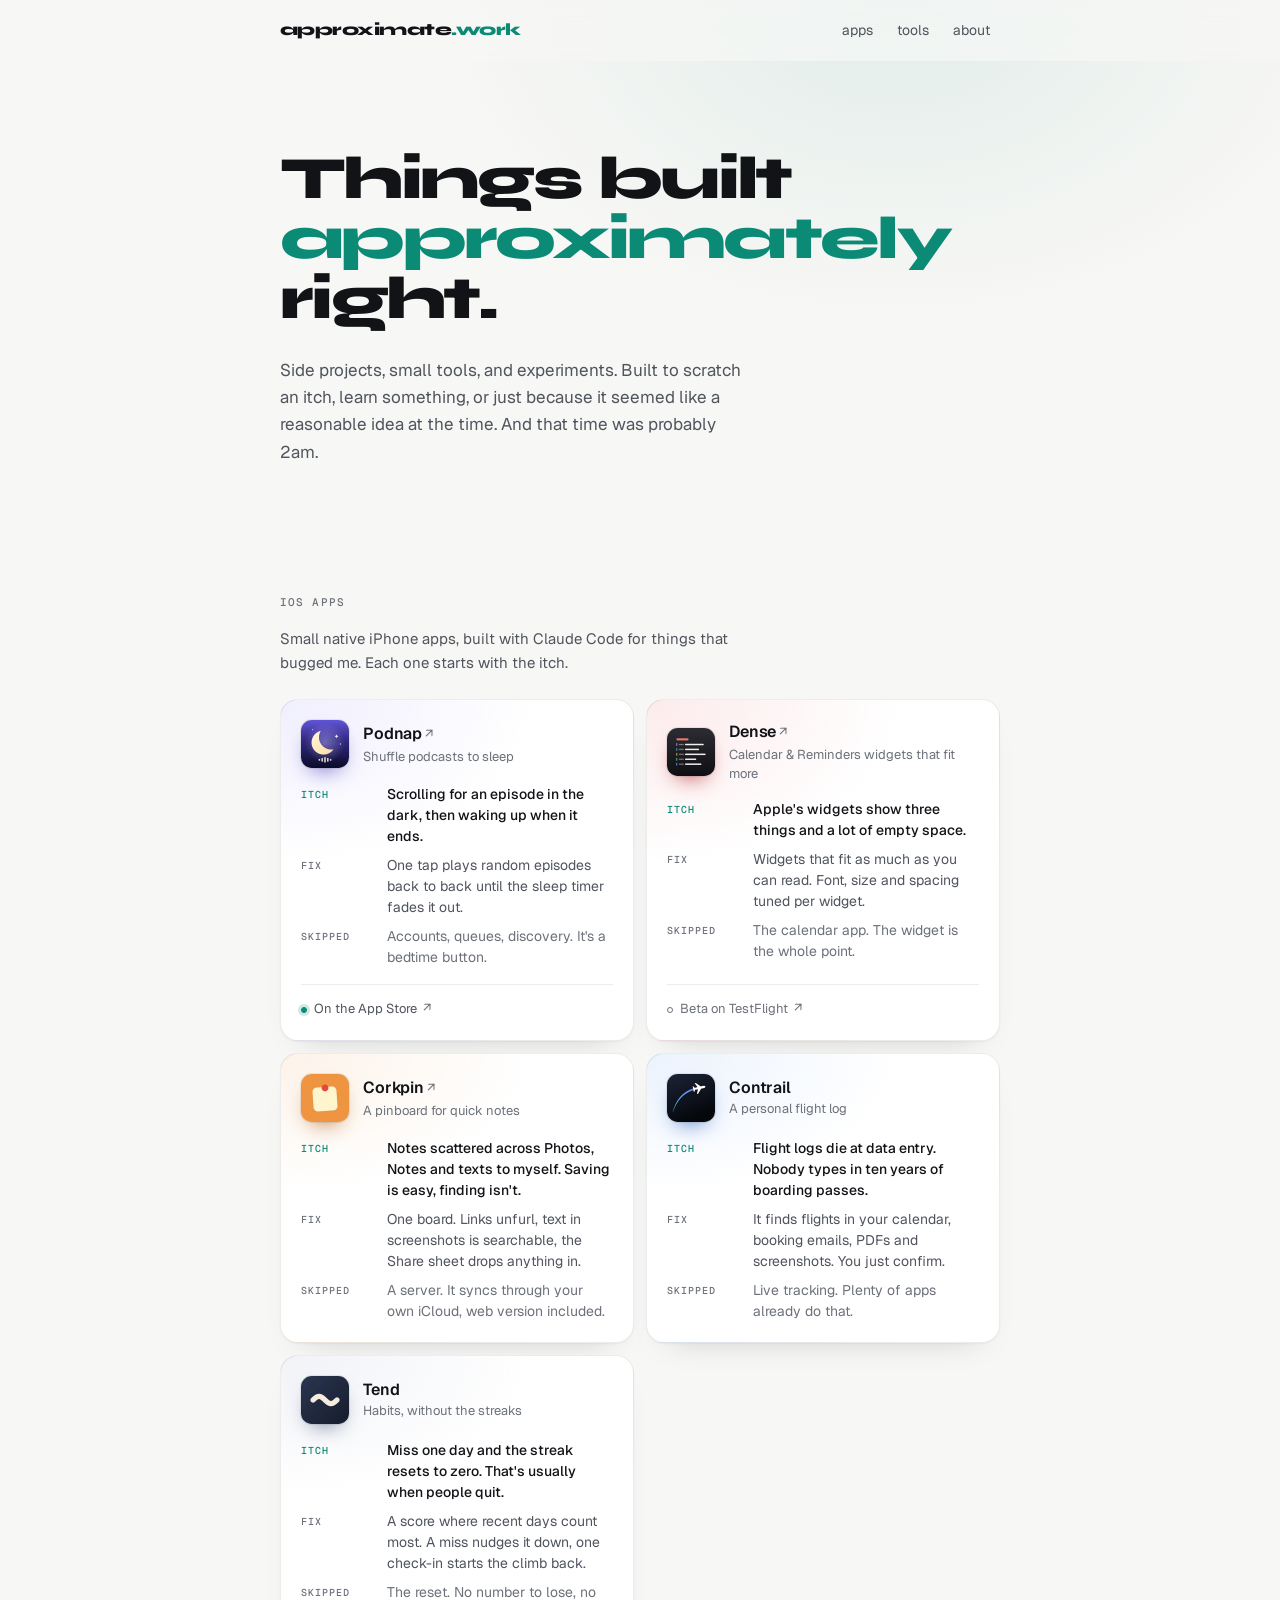
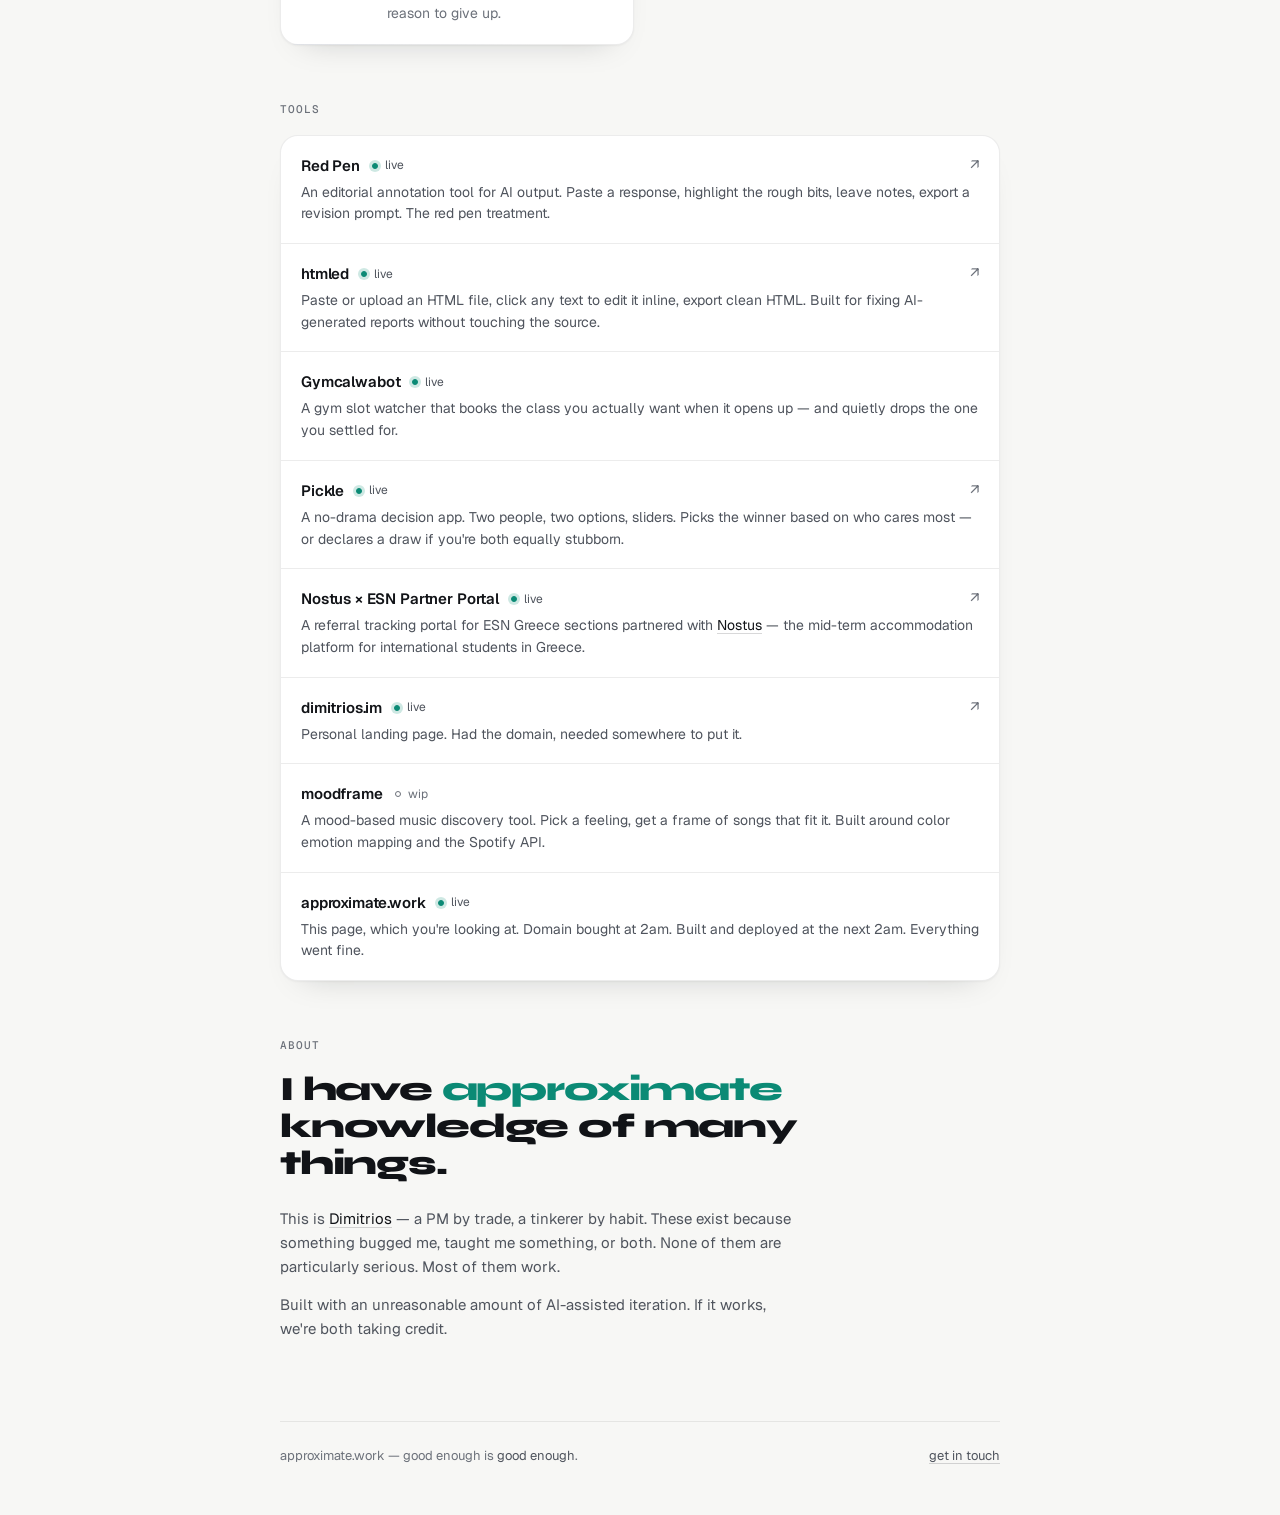
==== commit 67cfafc3: "Home: link Corkpin to its page Co-Authored-By: Claude Opus 5.5 <noreply@anthropic.com>" ====
--- a/index.html
+++ b/index.html
@@ -493,7 +493,7 @@
           <div class="app-head">
             <img class="app-icon" src="icons/corkpin.svg" alt="" width="52" height="52" />
             <div>
-              <div class="app-name">Corkpin</div>
+              <a class="app-name" href="corkpin/">Corkpin</a>
               <div class="app-sub">A pinboard for quick notes</div>
             </div>
           </div>
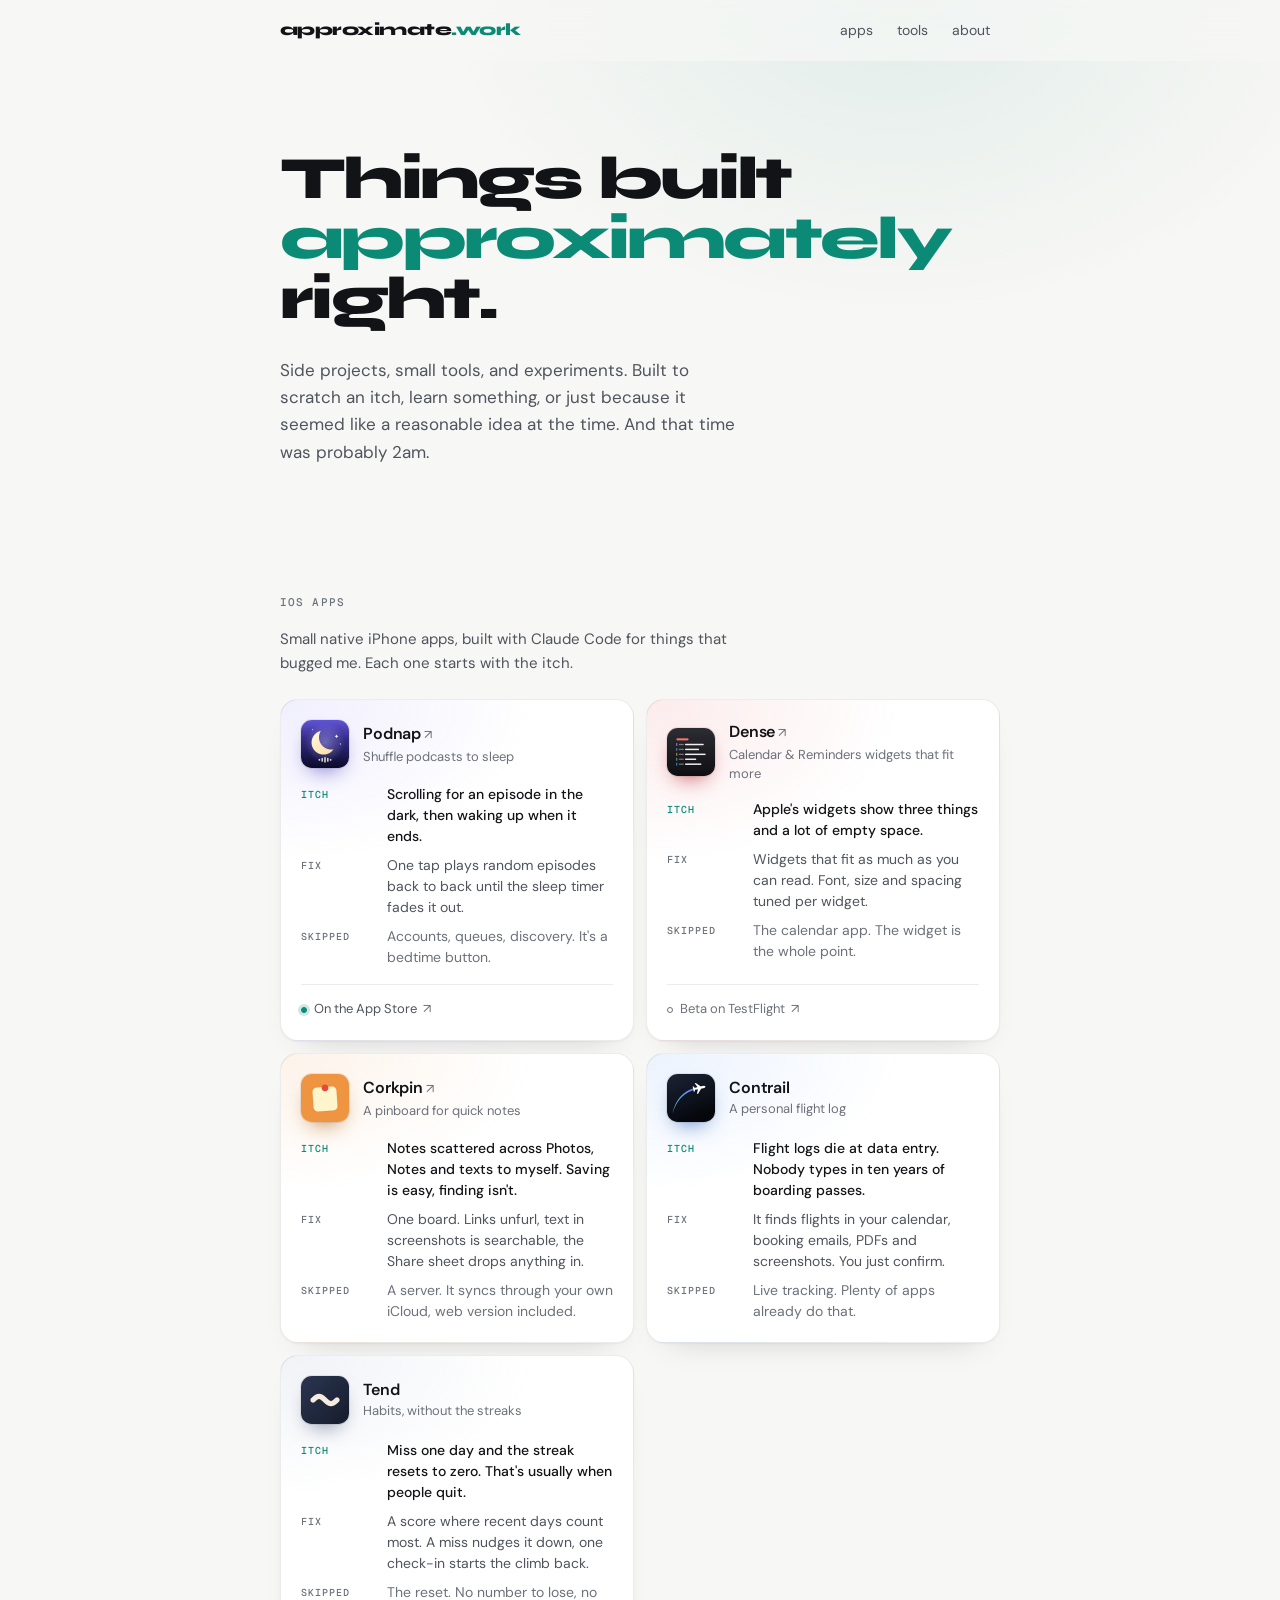
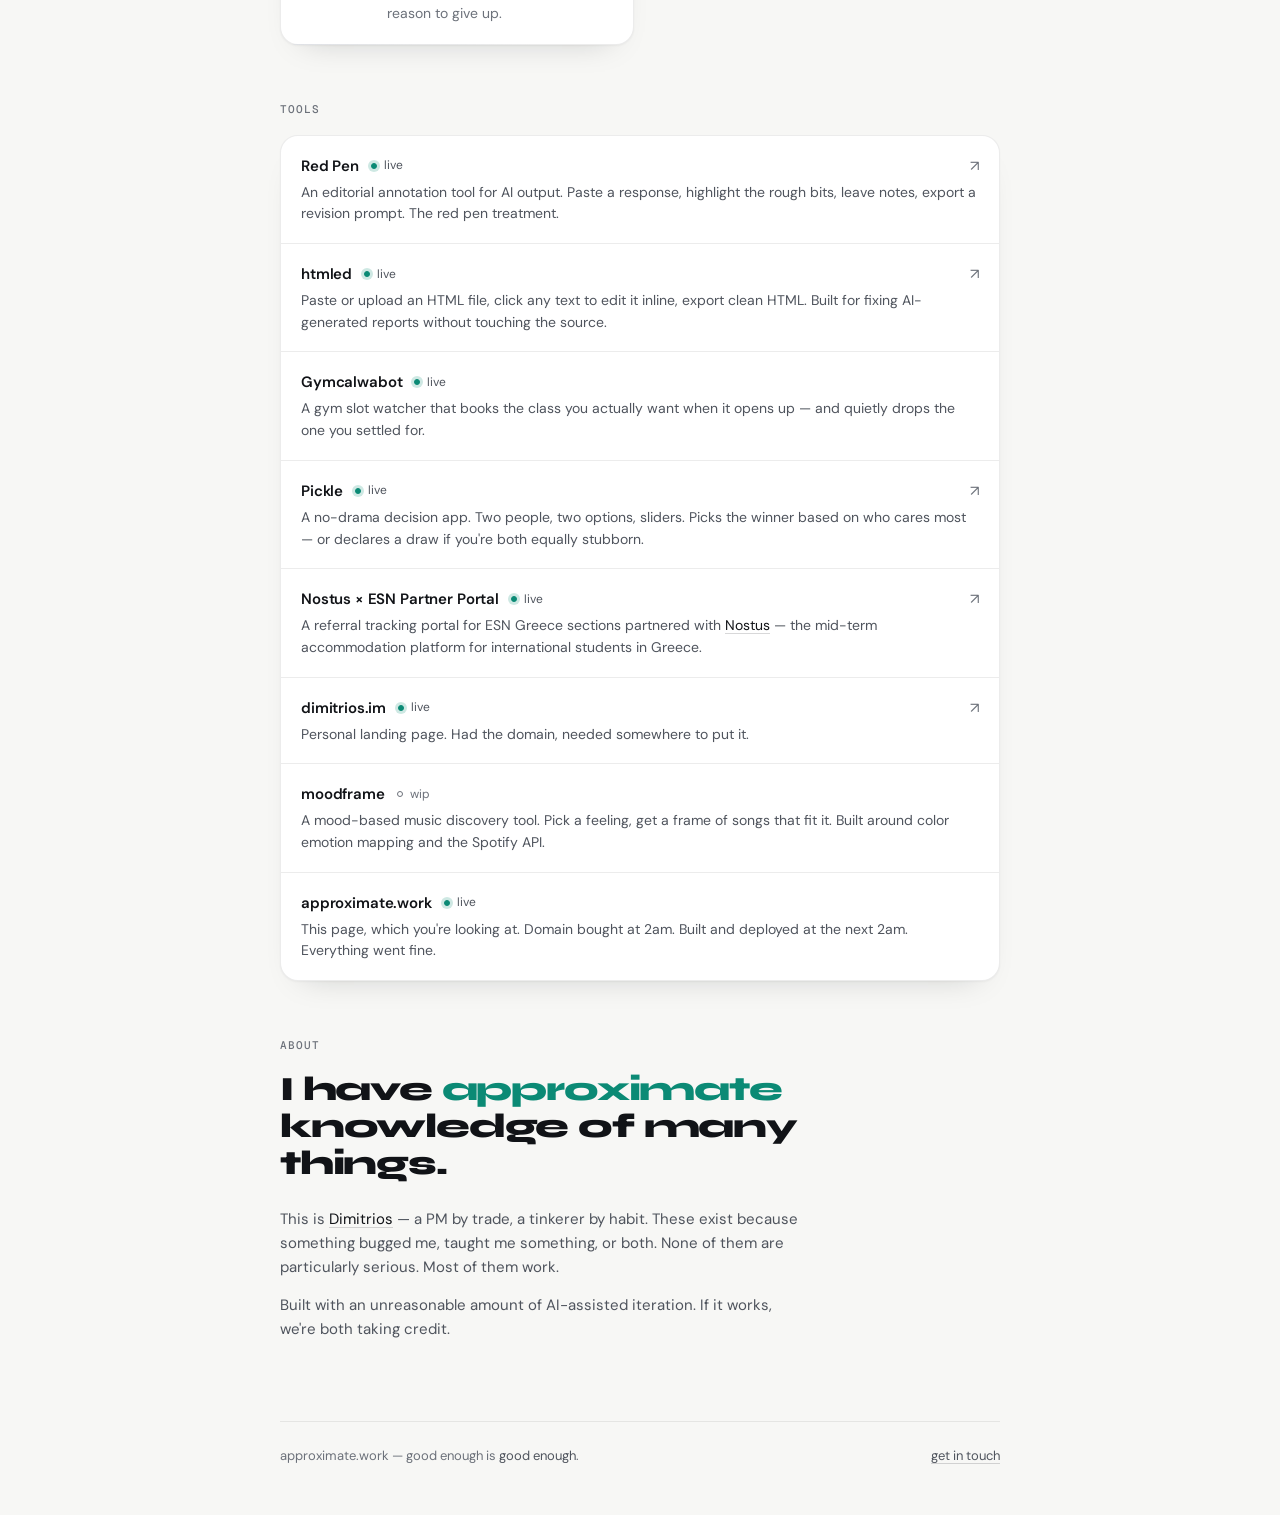
==== commit c35b6811: "Body text in DM Sans Geist read cold next to the Syne headlines; DM Sans shares Syne's geometric sha" ====
--- a/index.html
+++ b/index.html
@@ -12,7 +12,7 @@
 
   <link rel="preconnect" href="https://fonts.googleapis.com" />
   <link rel="preconnect" href="https://fonts.gstatic.com" crossorigin />
-  <link href="https://fonts.googleapis.com/css2?family=Syne:wght@700;800&family=Geist:wght@400;500;600&family=Geist+Mono:wght@500&display=swap" rel="stylesheet" />
+  <link href="https://fonts.googleapis.com/css2?family=Syne:wght@700;800&family=DM+Sans:opsz,wght@9..40,400;9..40,500;9..40,600&family=Geist+Mono:wght@500&display=swap" rel="stylesheet" />
 
   <style>
     *, *::before, *::after { box-sizing: border-box; margin: 0; padding: 0; }
@@ -30,7 +30,7 @@
       --accent:  #2FD9BC;
       --glow:    16%;
       --shadow:  0 1px 0 rgba(255,255,255,0.03) inset, 0 20px 40px -24px rgba(0,0,0,0.8);
-      --sans:    'Geist', -apple-system, system-ui, sans-serif;
+      --sans:    'DM Sans', -apple-system, system-ui, sans-serif;
       --mono:    'Geist Mono', ui-monospace, monospace;
       --display: 'Syne', system-ui, sans-serif;
     }
@@ -65,7 +65,6 @@
       -webkit-font-smoothing: antialiased;
       -moz-osx-font-smoothing: grayscale;
       -webkit-text-size-adjust: 100%;
-      font-feature-settings: 'ss01', 'cv11';
     }
 
     /* one soft teal light behind the hero */
